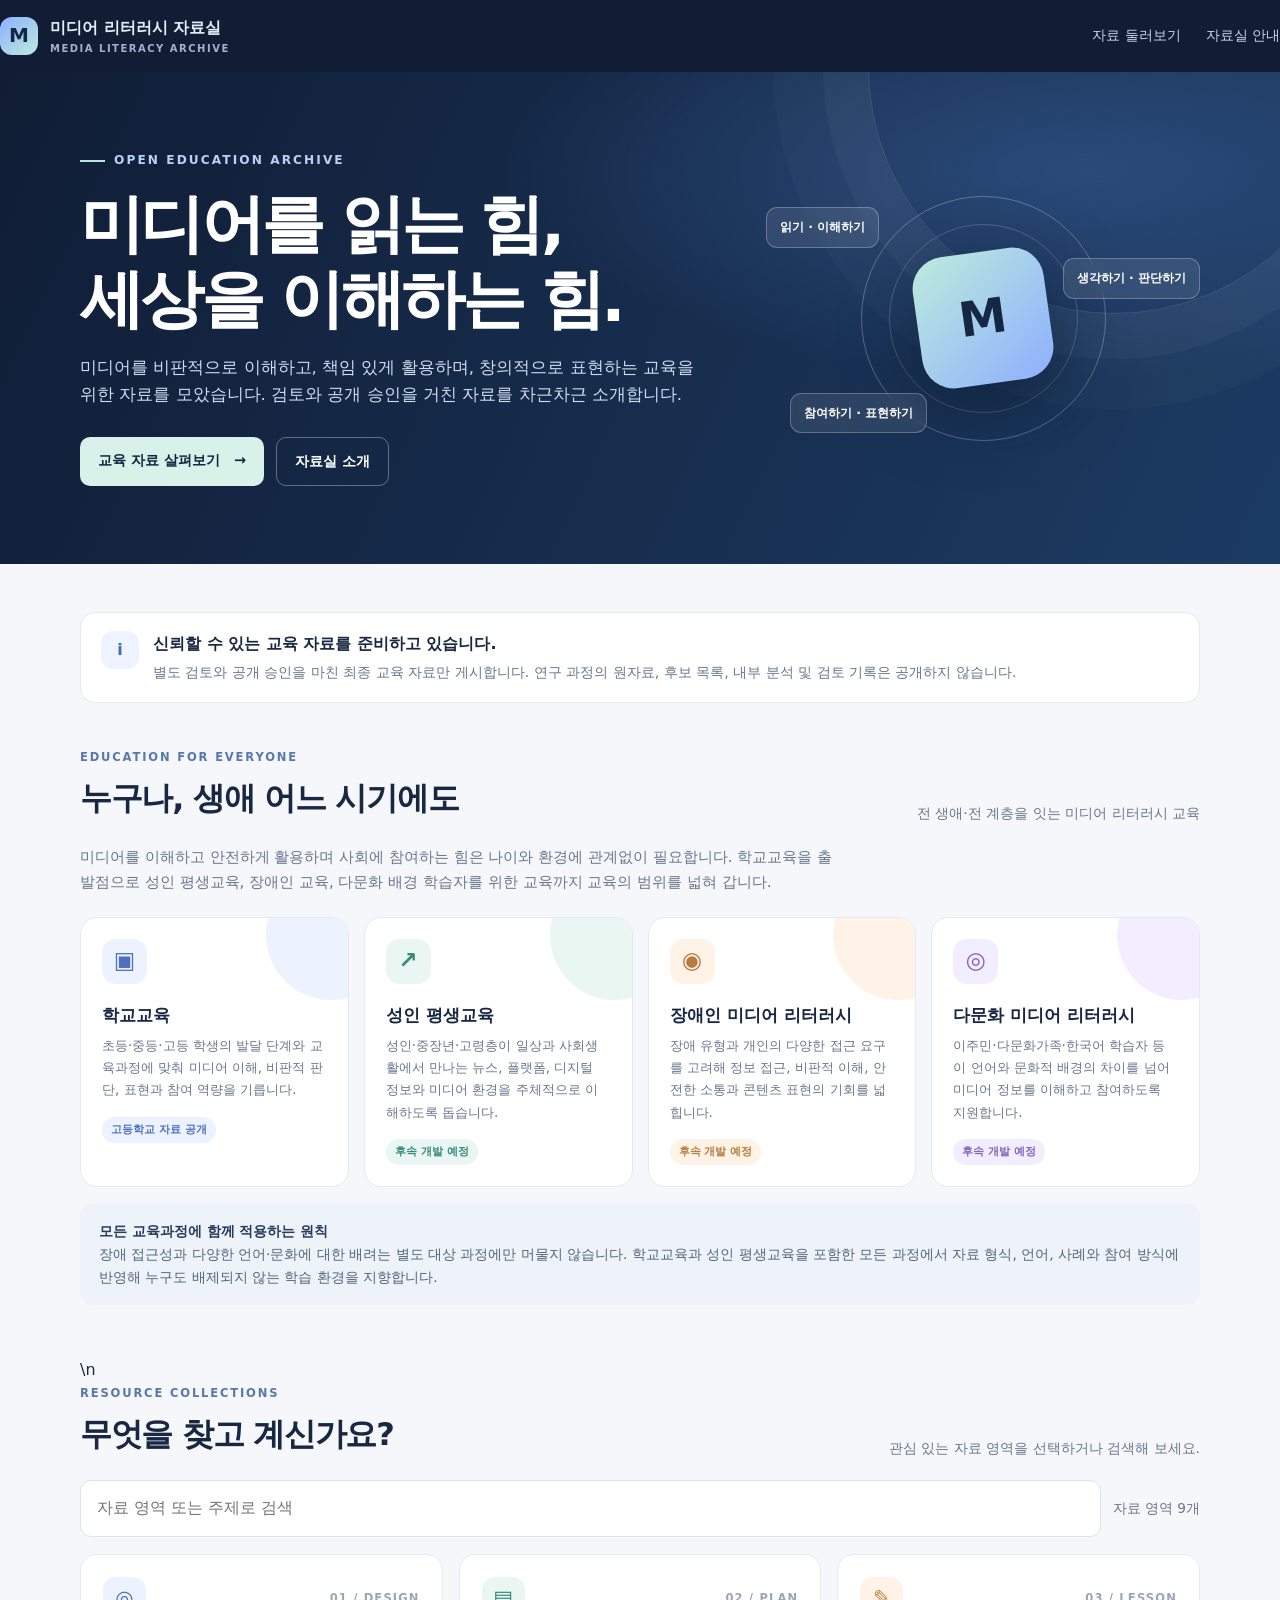
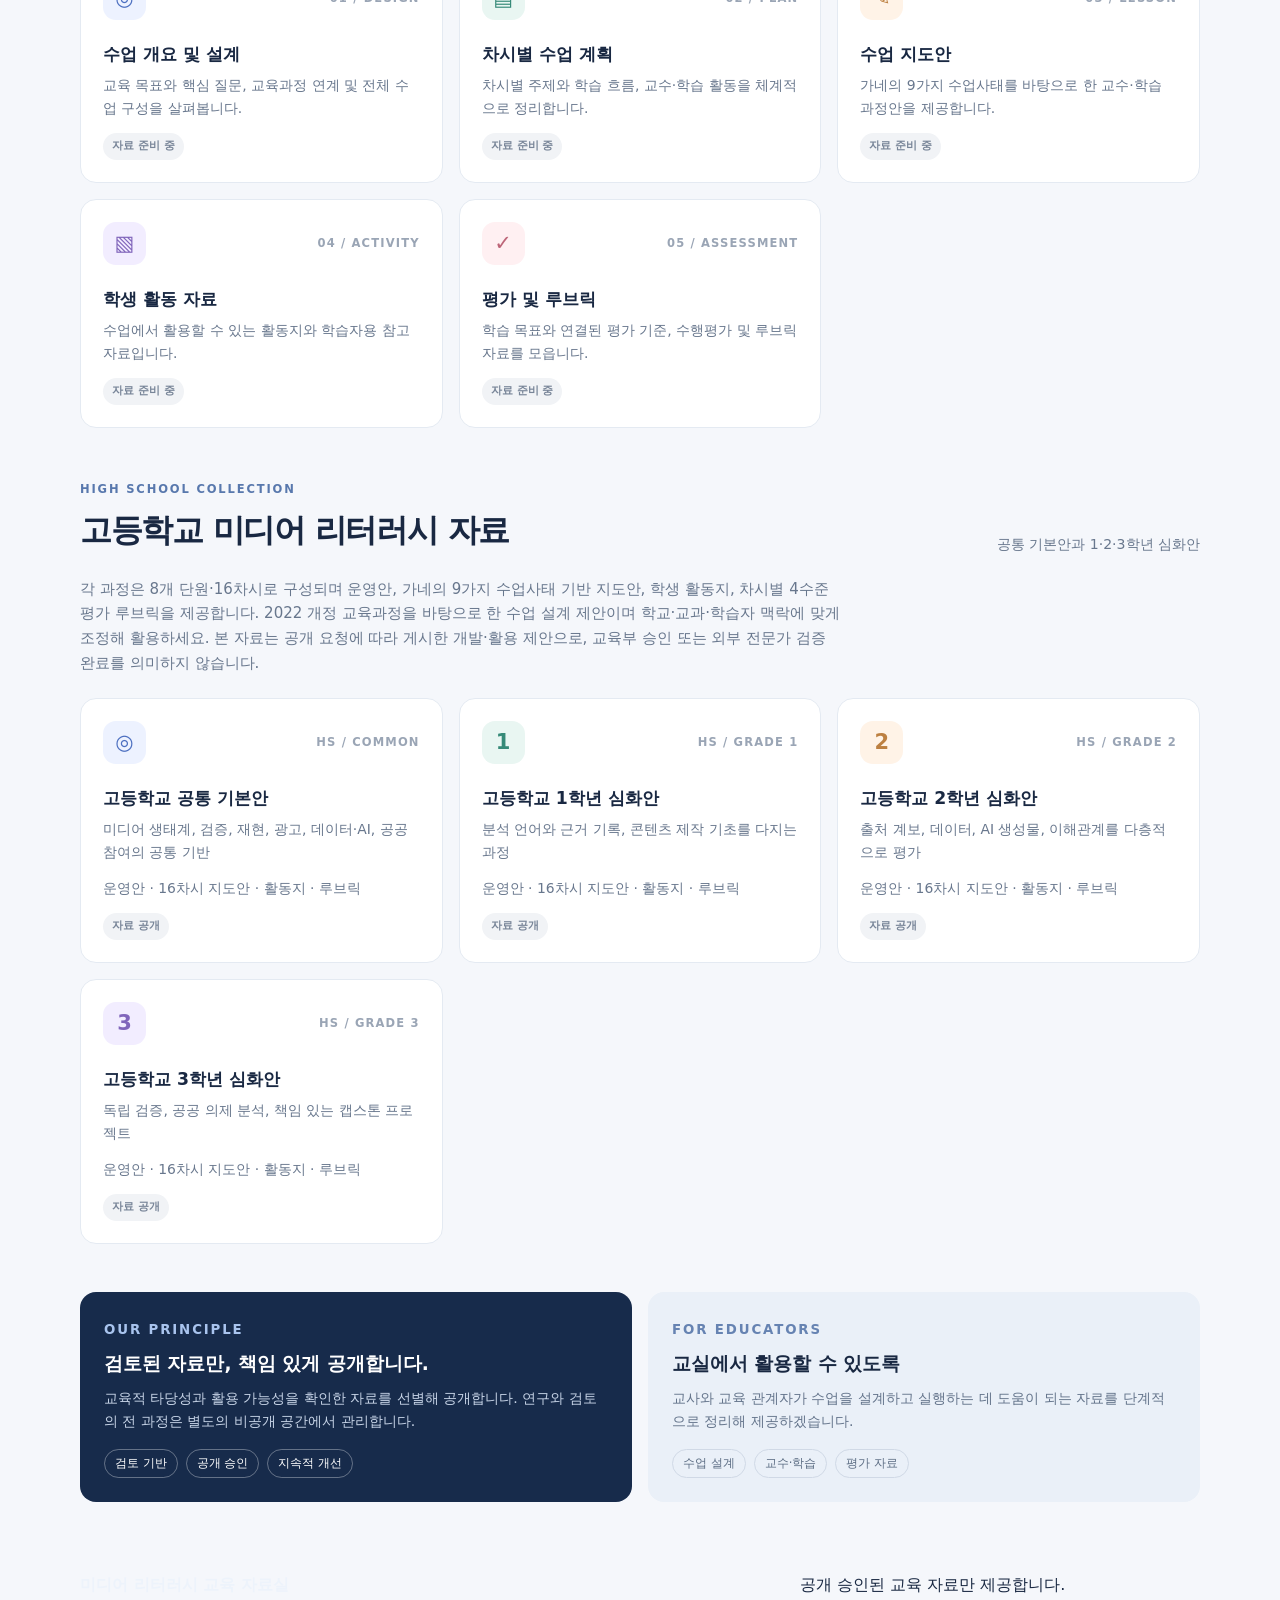
==== index.html @ 88fe535c "Clarify status of published high school curriculum proposals" ====
<!doctype html>
<html lang="ko"><head><meta charset="utf-8"><meta name="viewport" content="width=device-width,initial-scale=1"><meta name="theme-color" content="#101d35"><meta name="description" content="검토와 공개 승인을 거친 미디어 리터러시 교육 자료 아카이브"><title>미디어 리터러시 교육 자료실</title>
<style>
:root{--navy:#101d35;--ink:#192842;--muted:#68778d;--line:#e4eaf2;--paper:#f5f7fb;--blue:#557be0;--mint:#b9e8d9}*{box-sizing:border-box}html{scroll-behavior:smooth}body{margin:0;background:var(--paper);color:var(--ink);font-family:system-ui,-apple-system,"Noto Sans KR",sans-serif;line-height:1.65}a{color:inherit;text-decoration:none}.wrap{width:min(1120px,calc(100% - 40px));margin:auto}
nav{height:72px;background:var(--navy);color:#e6edf8;display:flex;align-items:center;justify-content:space-between}.brand{display:flex;gap:12px;align-items:center;font-weight:750}.logo{width:38px;height:38px;border-radius:12px;background:linear-gradient(140deg,#8eafff,#bcebdc);display:grid;place-items:center;color:#142744;font-size:20px;font-weight:900}.brand small{display:block;font-size:10px;letter-spacing:.15em;color:#9eb2d0}.navlinks{display:flex;gap:25px;font-size:.88rem;color:#c7d4e8}
.hero{position:relative;overflow:hidden;color:white;background:radial-gradient(ellipse at 85% 20%,#2b4a79,transparent 38%),linear-gradient(115deg,#101d35,#1c3b63);padding:78px 0}.hero:after{content:"";position:absolute;width:490px;height:490px;border:1px solid #ffffff20;border-radius:50%;right:-80px;top:-250px;box-shadow:0 0 0 45px #ffffff08,0 0 0 95px #ffffff05}.hero-inner{position:relative;z-index:1;display:grid;grid-template-columns:1.2fr .8fr;align-items:center;gap:35px}.eyebrow{color:#b9d0f4;font-size:.76rem;font-weight:800;letter-spacing:.17em}.eyebrow:before{content:"";display:inline-block;width:25px;height:2px;background:var(--mint);vertical-align:middle;margin-right:9px}h1{font-size:clamp(2.6rem,5vw,4.2rem);line-height:1.17;letter-spacing:-.055em;margin:17px 0}.hero p{max-width:620px;color:#d0dced;font-size:1.04rem;margin:0}.actions{display:flex;gap:12px;flex-wrap:wrap;margin-top:28px}.btn{padding:12px 18px;border-radius:10px;font-size:.9rem;font-weight:750}.primary{background:#d9f2e9;color:#142842}.secondary{border:1px solid #ffffff55;color:white}.art{height:270px;position:relative;display:grid;place-items:center}.orbit{width:245px;height:245px;border:1px solid #ffffff45;border-radius:50%;position:absolute}.orbit:before,.orbit:after{content:"";position:absolute;inset:27px;border:1px solid #ffffff30;border-radius:50%}.orbit:after{inset:58px}.core{width:132px;height:132px;border-radius:32px;transform:rotate(-8deg);background:linear-gradient(140deg,#bcebdc,#8eafff);display:grid;place-items:center;color:#142743;font-size:48px;font-weight:900;box-shadow:0 22px 70px #07132680}.float{position:absolute;background:#ffffff18;border:1px solid #ffffff40;backdrop-filter:blur(8px);padding:9px 13px;border-radius:11px;font-size:.78rem;font-weight:700}.f1{top:24px;left:0}.f2{top:75px;right:0}.f3{bottom:20px;left:24px}
main{padding:48px 0 70px}.notice{display:flex;gap:14px;background:white;border:1px solid var(--line);border-radius:15px;padding:18px 20px;margin-bottom:45px}.notice-icon{flex:0 0 38px;height:38px;border-radius:12px;background:#edf3ff;color:#4269b3;display:grid;place-items:center;font-weight:900}.notice strong{display:block;margin-bottom:3px}.notice p{margin:0;color:var(--muted);font-size:.88rem}.heading{display:flex;justify-content:space-between;align-items:end;gap:15px;margin-bottom:20px}.kicker{font-size:.72rem;color:#5878ad;font-weight:850;letter-spacing:.16em}.heading h2{margin:5px 0 0;font-size:2rem;letter-spacing:-.04em}.heading p{margin:0;color:var(--muted);font-size:.88rem}.tools{display:flex;align-items:center;gap:12px;margin-bottom:17px}.search{flex:1;padding:14px 16px;border:1px solid #dce3ed;border-radius:11px;background:white;font:inherit;outline:none}.search:focus{border-color:#83a4e9;box-shadow:0 0 0 3px #557be01c}.count{font-size:.85rem;color:var(--muted);white-space:nowrap}.grid{display:grid;grid-template-columns:repeat(3,1fr);gap:16px}.card{background:white;border:1px solid var(--line);border-radius:16px;padding:22px;min-height:195px;transition:.2s}.card:hover{transform:translateY(-4px);box-shadow:0 15px 32px #20385d12;border-color:#c7d5ee}.card[hidden]{display:none}.cardtop{display:flex;justify-content:space-between;align-items:center;margin-bottom:20px}.ico{width:43px;height:43px;border-radius:13px;display:grid;place-items:center;font-size:21px;font-weight:800;background:#edf2ff;color:#4c6fc0}.c2 .ico{background:#e9f6f2;color:#368a78}.c3 .ico{background:#fff3e7;color:#bd8041}.c4 .ico{background:#f2edff;color:#8065bb}.c5 .ico{background:#fff0f2;color:#bd6578}.num{font-size:.72rem;color:#9aa5b5;font-weight:800;letter-spacing:.1em}.card h3{font-size:1.08rem;margin:0 0 6px}.card p{margin:0;color:var(--muted);font-size:.87rem}.status{display:inline-block;margin-top:13px;padding:4px 9px;border-radius:99px;background:#f1f3f6;color:#788598;font-size:.7rem;font-weight:750}.empty{padding:25px;text-align:center;background:white;border:1px dashed #cbd5e1;border-radius:14px;color:var(--muted)}.lower{display:grid;grid-template-columns:1fr 1fr;gap:16px;margin-top:48px}.panel{padding:24px;border-radius:16px;background:#eaf0f8}.panel.dark{background:#172b4b;color:white}.panel small{font-weight:850;letter-spacing:.14em;color:#6683b2}.panel.dark small{color:#a9c4ee}.panel h3{margin:7px 0;font-size:1.16rem}.panel p{margin:0;color:#64748b;font-size:.88rem}.panel.dark p{color:#c7d4e7}.tags{display:flex;gap:8px;flex-wrap:wrap;margin-top:16px}.tags span{font-size:.72rem;padding:4px 10px;border:1px solid #ffffff55;border-radius:99px}.panel:not(.dark) .tags span{border-color:#d0d9e6;color:#5c6d84}
.audience{margin:0 0 52px}.audience-intro{max-width:760px;color:var(--muted);font-size:.94rem;margin:9px 0 22px}.audience-grid{display:grid;grid-template-columns:repeat(4,1fr);gap:15px}.audience-card{position:relative;overflow:hidden;min-height:230px;padding:21px;border-radius:17px;background:white;border:1px solid var(--line)}.audience-card:before{content:"";position:absolute;width:130px;height:130px;border-radius:50%;right:-48px;top:-48px;background:var(--wash)}.audience-card .aud-icon{position:relative;width:45px;height:45px;display:grid;place-items:center;border-radius:14px;background:var(--wash);color:var(--accent);font-size:23px;font-weight:800}.audience-card h3{position:relative;margin:17px 0 6px;font-size:1.08rem}.audience-card p{position:relative;margin:0;color:var(--muted);font-size:.84rem;line-height:1.65}.audience-card .status{position:relative;background:var(--wash);color:var(--accent);margin-top:15px}.a-school{--wash:#edf2ff;--accent:#4e70bd}.a-life{--wash:#e9f6f2;--accent:#368a78}.a-access{--wash:#fff3e7;--accent:#b77b3d}.a-culture{--wash:#f2edff;--accent:#8065bb}.crossnote{margin-top:16px;padding:17px 19px;border-radius:13px;background:#eef3f9;color:#53657d;font-size:.86rem}.crossnote strong{color:#233b5d}@media(max-width:900px){.audience-grid{grid-template-columns:repeat(2,1fr)}}@media(max-width:480px){.audience-grid{grid-template-columns:1fr}.audience-card{min-height:190px}}\nfooter{background:#101d35;color:#aebbd0;padding:25px 0;font-size:.82rem}.foot{display:flex;justify-content:space-between;gap:15px}.foot strong{color:#edf3fb}.foot small{display:block;color:#8192ad}
@media(max-width:760px){.hero{padding:55px 0}.hero-inner{grid-template-columns:1fr;gap:5px}.art{height:220px;max-width:370px;width:100%;margin:auto}.orbit{width:205px;height:205px}.core{width:112px;height:112px;font-size:40px}.f1{top:8px}.f2{top:55px}.f3{bottom:8px}.grid{grid-template-columns:repeat(2,1fr)}.lower{grid-template-columns:1fr}.heading{display:block}.heading p{margin-top:5px}}
@media(max-width:480px){.wrap{width:calc(100% - 32px)}.navlinks{gap:12px;font-size:.76rem}.navlinks a:first-child{display:none}nav{height:64px}h1{font-size:2.55rem}.grid{grid-template-columns:1fr}.card{min-height:170px}.tools{align-items:stretch;flex-direction:column}.count{padding-left:2px}.foot{flex-direction:column}}
</style></head><body>
<nav><div class="wrap" style="display:flex;align-items:center;justify-content:space-between;width:100%"><a class="brand" href="#"><span class="logo">M</span><span>미디어 리터러시 자료실<small>MEDIA LITERACY ARCHIVE</small></span></a><div class="navlinks"><a href="#collections">자료 둘러보기</a><a href="#about">자료실 안내</a></div></div></nav>
<section class="hero"><div class="wrap hero-inner"><div><div class="eyebrow">OPEN EDUCATION ARCHIVE</div><h1>미디어를 읽는 힘,<br>세상을 이해하는 힘.</h1><p>미디어를 비판적으로 이해하고, 책임 있게 활용하며, 창의적으로 표현하는 교육을 위한 자료를 모았습니다. 검토와 공개 승인을 거친 자료를 차근차근 소개합니다.</p><div class="actions"><a class="btn primary" href="#collections">교육 자료 살펴보기　→</a><a class="btn secondary" href="#about">자료실 소개</a></div></div><div class="art" aria-hidden="true"><div class="orbit"></div><div class="core">M</div><div class="float f1">읽기 · 이해하기</div><div class="float f2">생각하기 · 판단하기</div><div class="float f3">참여하기 · 표현하기</div></div></div></section>
<main><div class="wrap"><section class="notice"><div class="notice-icon">i</div><div><strong>신뢰할 수 있는 교육 자료를 준비하고 있습니다.</strong><p>별도 검토와 공개 승인을 마친 최종 교육 자료만 게시합니다. 연구 과정의 원자료, 후보 목록, 내부 분석 및 검토 기록은 공개하지 않습니다.</p></div></section>
<section class="audience" id="audiences"><div class="heading"><div><div class="kicker">EDUCATION FOR EVERYONE</div><h2>누구나, 생애 어느 시기에도</h2></div><p>전 생애·전 계층을 잇는 미디어 리터러시 교육</p></div><p class="audience-intro">미디어를 이해하고 안전하게 활용하며 사회에 참여하는 힘은 나이와 환경에 관계없이 필요합니다. 학교교육을 출발점으로 성인 평생교육, 장애인 교육, 다문화 배경 학습자를 위한 교육까지 교육의 범위를 넓혀 갑니다.</p><div class="audience-grid"><article class="audience-card a-school"><div class="aud-icon">▣</div><h3>학교교육</h3><p>초등·중등·고등 학생의 발달 단계와 교육과정에 맞춰 미디어 이해, 비판적 판단, 표현과 참여 역량을 기릅니다.</p><span class="status">고등학교 자료 공개</span></article><article class="audience-card a-life"><div class="aud-icon">↗</div><h3>성인 평생교육</h3><p>성인·중장년·고령층이 일상과 사회생활에서 만나는 뉴스, 플랫폼, 디지털 정보와 미디어 환경을 주체적으로 이해하도록 돕습니다.</p><span class="status">후속 개발 예정</span></article><article class="audience-card a-access"><div class="aud-icon">◉</div><h3>장애인 미디어 리터러시</h3><p>장애 유형과 개인의 다양한 접근 요구를 고려해 정보 접근, 비판적 이해, 안전한 소통과 콘텐츠 표현의 기회를 넓힙니다.</p><span class="status">후속 개발 예정</span></article><article class="audience-card a-culture"><div class="aud-icon">◎</div><h3>다문화 미디어 리터러시</h3><p>이주민·다문화가족·한국어 학습자 등이 언어와 문화적 배경의 차이를 넘어 미디어 정보를 이해하고 참여하도록 지원합니다.</p><span class="status">후속 개발 예정</span></article></div><div class="crossnote"><strong>모든 교육과정에 함께 적용하는 원칙</strong><br>장애 접근성과 다양한 언어·문화에 대한 배려는 별도 대상 과정에만 머물지 않습니다. 학교교육과 성인 평생교육을 포함한 모든 과정에서 자료 형식, 언어, 사례와 참여 방식에 반영해 누구도 배제되지 않는 학습 환경을 지향합니다.</div></section>\n<section id="collections"><div class="heading"><div><div class="kicker">RESOURCE COLLECTIONS</div><h2>무엇을 찾고 계신가요?</h2></div><p>관심 있는 자료 영역을 선택하거나 검색해 보세요.</p></div><div class="tools"><input class="search" id="search" type="search" placeholder="자료 영역 또는 주제로 검색" aria-label="자료 영역 검색"><span class="count" id="count">자료 영역 5개</span></div>
<div class="grid" id="cards">
<article class="card c1" data-search="수업 개요 수업 목표 교육과정 수업 설계"><div class="cardtop"><span class="ico">◎</span><span class="num">01 / DESIGN</span></div><h3>수업 개요 및 설계</h3><p>교육 목표와 핵심 질문, 교육과정 연계 및 전체 수업 구성을 살펴봅니다.</p><span class="status">자료 준비 중</span></article>
<article class="card c2" data-search="차시별 수업 계획 차시 운영 학습 활동"><div class="cardtop"><span class="ico">▤</span><span class="num">02 / PLAN</span></div><h3>차시별 수업 계획</h3><p>차시별 주제와 학습 흐름, 교수·학습 활동을 체계적으로 정리합니다.</p><span class="status">자료 준비 중</span></article>
<article class="card c3" data-search="수업 지도안 가네 9가지 수업사태 교수 학습 과정안"><div class="cardtop"><span class="ico">✎</span><span class="num">03 / LESSON</span></div><h3>수업 지도안</h3><p>가네의 9가지 수업사태를 바탕으로 한 교수·학습 과정안을 제공합니다.</p><span class="status">자료 준비 중</span></article>
<article class="card c4" data-search="학생 활동 자료 활동지 학습지 프로젝트"><div class="cardtop"><span class="ico">▧</span><span class="num">04 / ACTIVITY</span></div><h3>학생 활동 자료</h3><p>수업에서 활용할 수 있는 활동지와 학습자용 참고 자료입니다.</p><span class="status">자료 준비 중</span></article>
<article class="card c5" data-search="평가 루브릭 성취기준 평가 자료"><div class="cardtop"><span class="ico">✓</span><span class="num">05 / ASSESSMENT</span></div><h3>평가 및 루브릭</h3><p>학습 목표와 연결된 평가 기준, 수행평가 및 루브릭 자료를 모읍니다.</p><span class="status">자료 준비 중</span></article></div><p id="no-result" class="empty" hidden>검색어와 일치하는 자료 영역이 없습니다.</p></section>
<section id="high-school-resources" style="margin-top:52px"><div class="heading"><div><div class="kicker">HIGH SCHOOL COLLECTION</div><h2>고등학교 미디어 리터러시 자료</h2></div><p>공통 기본안과 1·2·3학년 심화안</p></div><p class="audience-intro">각 과정은 8개 단원·16차시로 구성되며 운영안, 가네의 9가지 수업사태 기반 지도안, 학생 활동지, 차시별 4수준 평가 루브릭을 제공합니다. 2022 개정 교육과정을 바탕으로 한 수업 설계 제안이며 학교·교과·학습자 맥락에 맞게 조정해 활용하세요. 본 자료는 공개 요청에 따라 게시한 개발·활용 제안으로, 교육부 승인 또는 외부 전문가 검증 완료를 의미하지 않습니다.</p><div class="grid">
<article class="card c1"><div class="cardtop"><span class="ico">◎</span><span class="num">HS / COMMON</span></div><h3>고등학교 공통 기본안</h3><p>미디어 생태계, 검증, 재현, 광고, 데이터·AI, 공공 참여의 공통 기반</p><p style="margin-top:13px"><a href="resources/high-school/high_school_common_course_plan.md">운영안</a> · <a href="resources/high-school/high_school_common_lesson_plans.md">16차시 지도안</a> · <a href="resources/high-school/high_school_common_worksheets.md">활동지</a> · <a href="resources/high-school/high_school_common_rubrics.md">루브릭</a></p><span class="status">자료 공개</span></article>
<article class="card c2"><div class="cardtop"><span class="ico">1</span><span class="num">HS / GRADE 1</span></div><h3>고등학교 1학년 심화안</h3><p>분석 언어와 근거 기록, 콘텐츠 제작 기초를 다지는 과정</p><p style="margin-top:13px"><a href="resources/high-school/high_school_grade1_course_plan.md">운영안</a> · <a href="resources/high-school/high_school_grade1_lesson_plans.md">16차시 지도안</a> · <a href="resources/high-school/high_school_grade1_worksheets.md">활동지</a> · <a href="resources/high-school/high_school_grade1_rubrics.md">루브릭</a></p><span class="status">자료 공개</span></article>
<article class="card c3"><div class="cardtop"><span class="ico">2</span><span class="num">HS / GRADE 2</span></div><h3>고등학교 2학년 심화안</h3><p>출처 계보, 데이터, AI 생성물, 이해관계를 다층적으로 평가</p><p style="margin-top:13px"><a href="resources/high-school/high_school_grade2_course_plan.md">운영안</a> · <a href="resources/high-school/high_school_grade2_lesson_plans.md">16차시 지도안</a> · <a href="resources/high-school/high_school_grade2_worksheets.md">활동지</a> · <a href="resources/high-school/high_school_grade2_rubrics.md">루브릭</a></p><span class="status">자료 공개</span></article>
<article class="card c4"><div class="cardtop"><span class="ico">3</span><span class="num">HS / GRADE 3</span></div><h3>고등학교 3학년 심화안</h3><p>독립 검증, 공공 의제 분석, 책임 있는 캡스톤 프로젝트</p><p style="margin-top:13px"><a href="resources/high-school/high_school_grade3_course_plan.md">운영안</a> · <a href="resources/high-school/high_school_grade3_lesson_plans.md">16차시 지도안</a> · <a href="resources/high-school/high_school_grade3_worksheets.md">활동지</a> · <a href="resources/high-school/high_school_grade3_rubrics.md">루브릭</a></p><span class="status">자료 공개</span></article>
</div></section>
<section class="lower" id="about"><div class="panel dark"><small>OUR PRINCIPLE</small><h3>검토된 자료만, 책임 있게 공개합니다.</h3><p>교육적 타당성과 활용 가능성을 확인한 자료를 선별해 공개합니다. 연구와 검토의 전 과정은 별도의 비공개 공간에서 관리합니다.</p><div class="tags"><span>검토 기반</span><span>공개 승인</span><span>지속적 개선</span></div></div><div class="panel"><small>FOR EDUCATORS</small><h3>교실에서 활용할 수 있도록</h3><p>교사와 교육 관계자가 수업을 설계하고 실행하는 데 도움이 되는 자료를 단계적으로 정리해 제공하겠습니다.</p><div class="tags"><span>수업 설계</span><span>교수·학습</span><span>평가 자료</span></div></div></section></div></main>
<footer><div class="wrap foot"><div><strong>미디어 리터러시 교육 자료실</strong><small>MEDIA LITERACY EDUCATION RESOURCE ARCHIVE</small></div><div><div>공개 승인된 교육 자료만 제공합니다.</div><small style="margin-top:9px">제안자: dangsclub　|　기획·설계 및 구현 지원: ChatGPT (GPT-6)</small></div></div></footer>
<script>const search=document.getElementById('search'),cards=[...document.querySelectorAll('.card')],count=document.getElementById('count'),empty=document.getElementById('no-result');function filter(){const q=search.value.trim().toLocaleLowerCase();let n=0;for(const card of cards){const show=(card.dataset.search+' '+card.innerText).toLocaleLowerCase().includes(q);card.hidden=!show;if(show)n++}count.textContent='자료 영역 '+n+'개';empty.hidden=n!==0}search.addEventListener('input',filter);filter();</script>
</body></html>
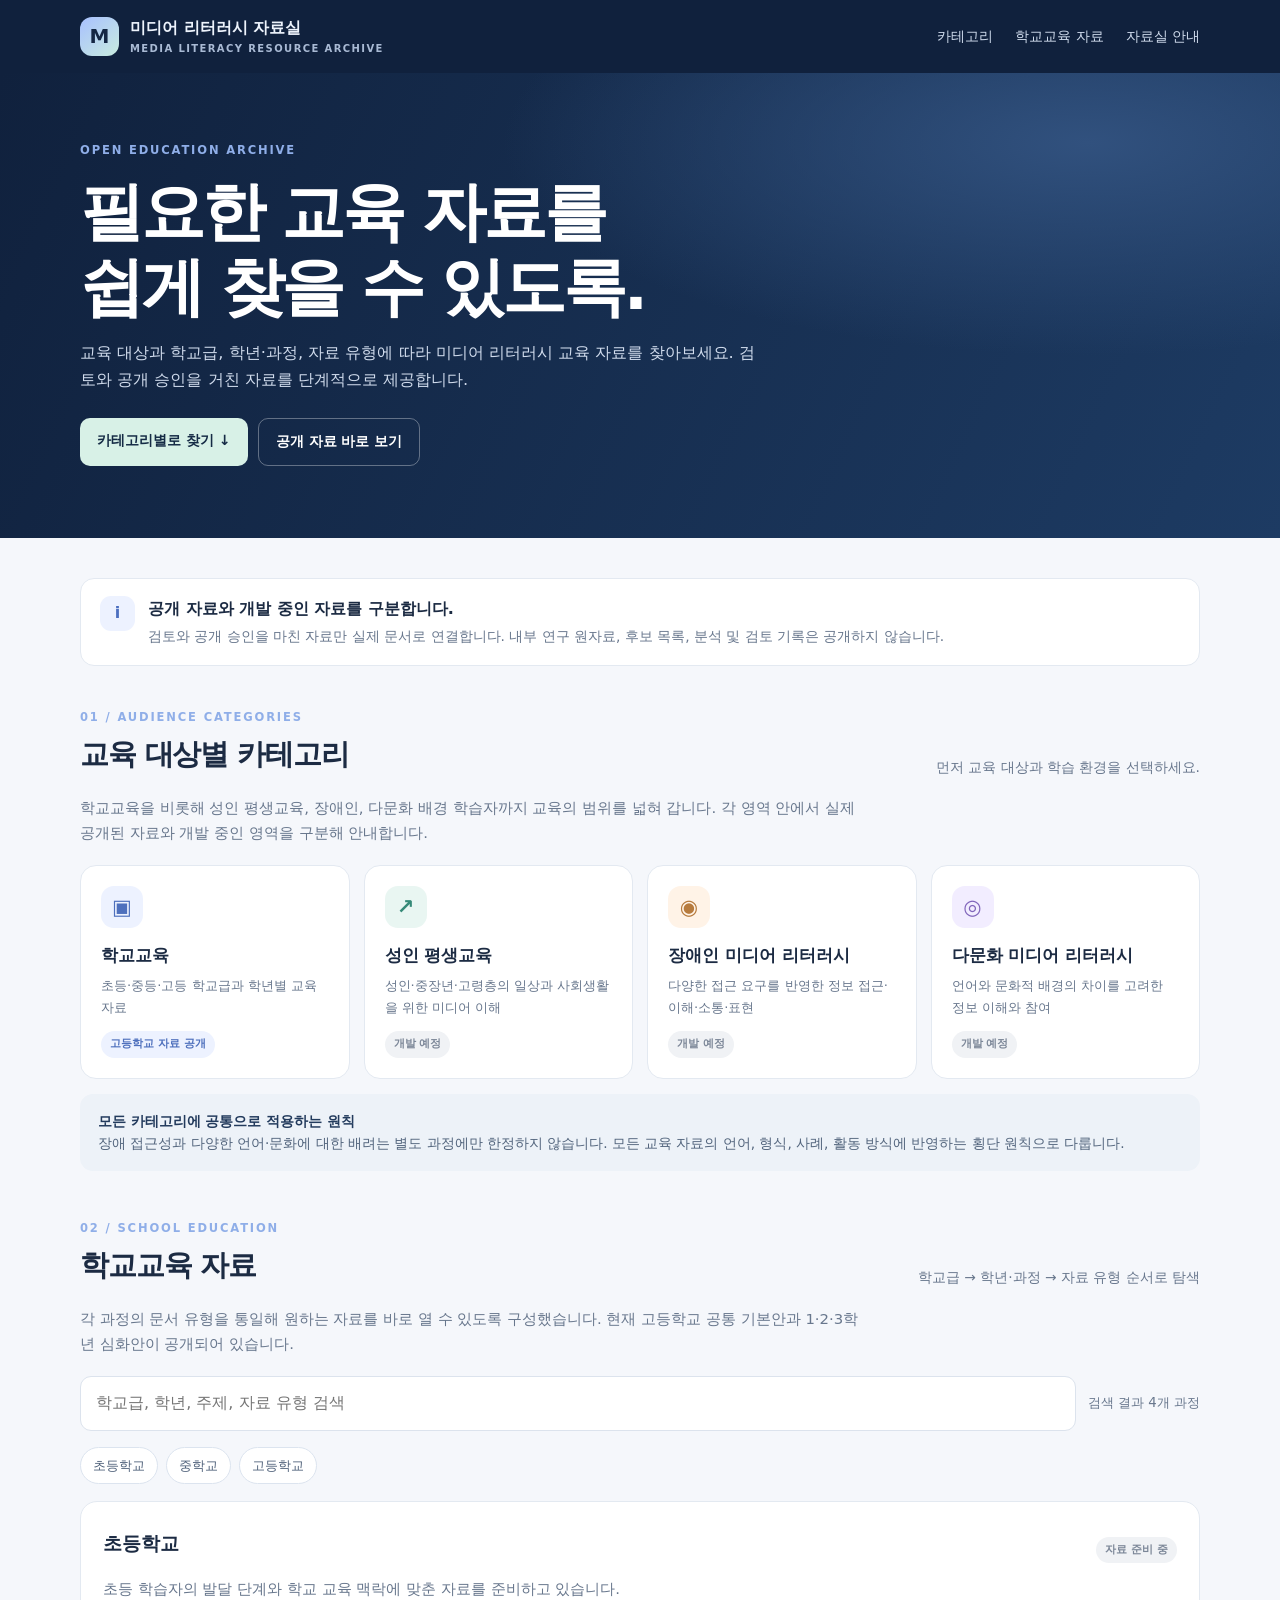
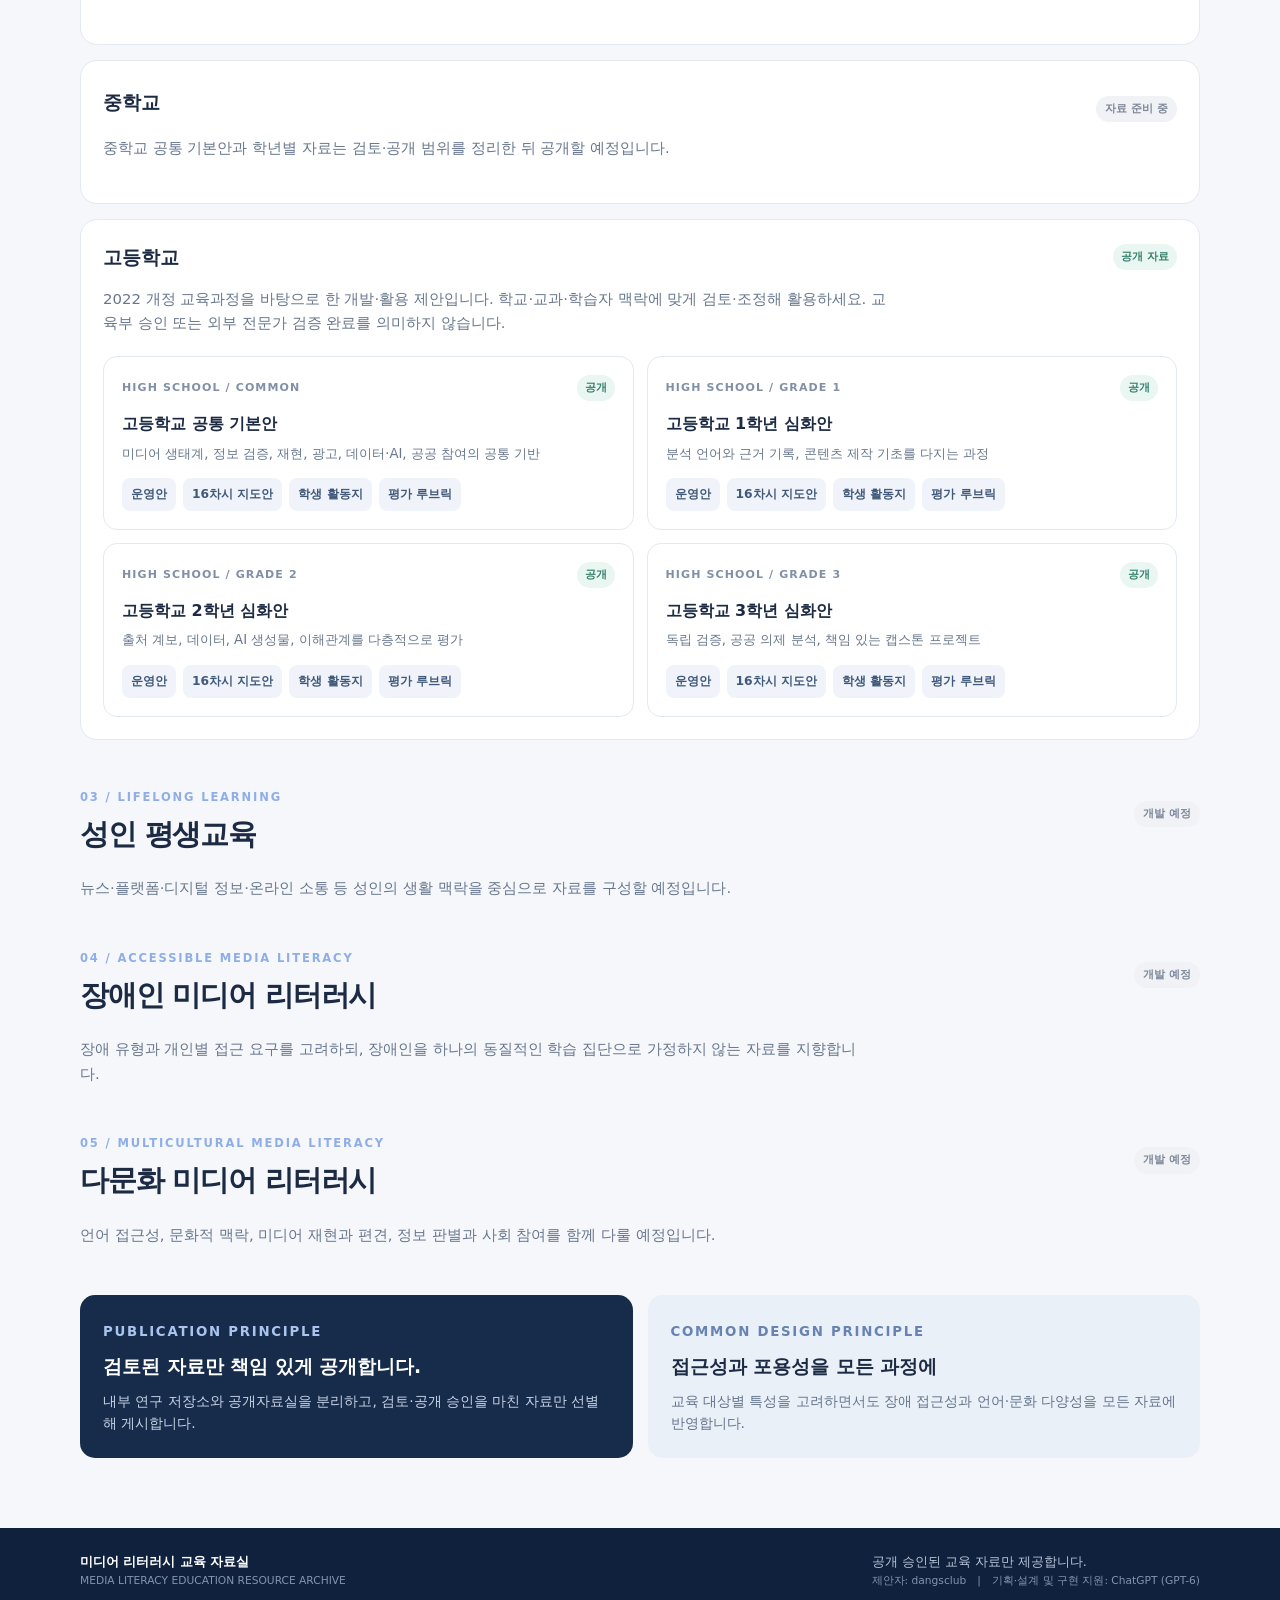
==== commit 66beaa01: "Reorganize public archive into audience and school-level categories" ====
--- a/index.html
+++ b/index.html
@@ -1,31 +1,64 @@
 <!doctype html>
-<html lang="ko"><head><meta charset="utf-8"><meta name="viewport" content="width=device-width,initial-scale=1"><meta name="theme-color" content="#101d35"><meta name="description" content="검토와 공개 승인을 거친 미디어 리터러시 교육 자료 아카이브"><title>미디어 리터러시 교육 자료실</title>
+<html lang="ko">
+<head>
+<meta charset="utf-8"><meta name="viewport" content="width=device-width,initial-scale=1">
+<meta name="theme-color" content="#101d35">
+<meta name="description" content="교육 대상과 학교급, 자료 유형별로 찾아보는 미디어 리터러시 교육 자료실">
+<title>미디어 리터러시 교육 자료실</title>
 <style>
-:root{--navy:#101d35;--ink:#192842;--muted:#68778d;--line:#e4eaf2;--paper:#f5f7fb;--blue:#557be0;--mint:#b9e8d9}*{box-sizing:border-box}html{scroll-behavior:smooth}body{margin:0;background:var(--paper);color:var(--ink);font-family:system-ui,-apple-system,"Noto Sans KR",sans-serif;line-height:1.65}a{color:inherit;text-decoration:none}.wrap{width:min(1120px,calc(100% - 40px));margin:auto}
-nav{height:72px;background:var(--navy);color:#e6edf8;display:flex;align-items:center;justify-content:space-between}.brand{display:flex;gap:12px;align-items:center;font-weight:750}.logo{width:38px;height:38px;border-radius:12px;background:linear-gradient(140deg,#8eafff,#bcebdc);display:grid;place-items:center;color:#142744;font-size:20px;font-weight:900}.brand small{display:block;font-size:10px;letter-spacing:.15em;color:#9eb2d0}.navlinks{display:flex;gap:25px;font-size:.88rem;color:#c7d4e8}
-.hero{position:relative;overflow:hidden;color:white;background:radial-gradient(ellipse at 85% 20%,#2b4a79,transparent 38%),linear-gradient(115deg,#101d35,#1c3b63);padding:78px 0}.hero:after{content:"";position:absolute;width:490px;height:490px;border:1px solid #ffffff20;border-radius:50%;right:-80px;top:-250px;box-shadow:0 0 0 45px #ffffff08,0 0 0 95px #ffffff05}.hero-inner{position:relative;z-index:1;display:grid;grid-template-columns:1.2fr .8fr;align-items:center;gap:35px}.eyebrow{color:#b9d0f4;font-size:.76rem;font-weight:800;letter-spacing:.17em}.eyebrow:before{content:"";display:inline-block;width:25px;height:2px;background:var(--mint);vertical-align:middle;margin-right:9px}h1{font-size:clamp(2.6rem,5vw,4.2rem);line-height:1.17;letter-spacing:-.055em;margin:17px 0}.hero p{max-width:620px;color:#d0dced;font-size:1.04rem;margin:0}.actions{display:flex;gap:12px;flex-wrap:wrap;margin-top:28px}.btn{padding:12px 18px;border-radius:10px;font-size:.9rem;font-weight:750}.primary{background:#d9f2e9;color:#142842}.secondary{border:1px solid #ffffff55;color:white}.art{height:270px;position:relative;display:grid;place-items:center}.orbit{width:245px;height:245px;border:1px solid #ffffff45;border-radius:50%;position:absolute}.orbit:before,.orbit:after{content:"";position:absolute;inset:27px;border:1px solid #ffffff30;border-radius:50%}.orbit:after{inset:58px}.core{width:132px;height:132px;border-radius:32px;transform:rotate(-8deg);background:linear-gradient(140deg,#bcebdc,#8eafff);display:grid;place-items:center;color:#142743;font-size:48px;font-weight:900;box-shadow:0 22px 70px #07132680}.float{position:absolute;background:#ffffff18;border:1px solid #ffffff40;backdrop-filter:blur(8px);padding:9px 13px;border-radius:11px;font-size:.78rem;font-weight:700}.f1{top:24px;left:0}.f2{top:75px;right:0}.f3{bottom:20px;left:24px}
-main{padding:48px 0 70px}.notice{display:flex;gap:14px;background:white;border:1px solid var(--line);border-radius:15px;padding:18px 20px;margin-bottom:45px}.notice-icon{flex:0 0 38px;height:38px;border-radius:12px;background:#edf3ff;color:#4269b3;display:grid;place-items:center;font-weight:900}.notice strong{display:block;margin-bottom:3px}.notice p{margin:0;color:var(--muted);font-size:.88rem}.heading{display:flex;justify-content:space-between;align-items:end;gap:15px;margin-bottom:20px}.kicker{font-size:.72rem;color:#5878ad;font-weight:850;letter-spacing:.16em}.heading h2{margin:5px 0 0;font-size:2rem;letter-spacing:-.04em}.heading p{margin:0;color:var(--muted);font-size:.88rem}.tools{display:flex;align-items:center;gap:12px;margin-bottom:17px}.search{flex:1;padding:14px 16px;border:1px solid #dce3ed;border-radius:11px;background:white;font:inherit;outline:none}.search:focus{border-color:#83a4e9;box-shadow:0 0 0 3px #557be01c}.count{font-size:.85rem;color:var(--muted);white-space:nowrap}.grid{display:grid;grid-template-columns:repeat(3,1fr);gap:16px}.card{background:white;border:1px solid var(--line);border-radius:16px;padding:22px;min-height:195px;transition:.2s}.card:hover{transform:translateY(-4px);box-shadow:0 15px 32px #20385d12;border-color:#c7d5ee}.card[hidden]{display:none}.cardtop{display:flex;justify-content:space-between;align-items:center;margin-bottom:20px}.ico{width:43px;height:43px;border-radius:13px;display:grid;place-items:center;font-size:21px;font-weight:800;background:#edf2ff;color:#4c6fc0}.c2 .ico{background:#e9f6f2;color:#368a78}.c3 .ico{background:#fff3e7;color:#bd8041}.c4 .ico{background:#f2edff;color:#8065bb}.c5 .ico{background:#fff0f2;color:#bd6578}.num{font-size:.72rem;color:#9aa5b5;font-weight:800;letter-spacing:.1em}.card h3{font-size:1.08rem;margin:0 0 6px}.card p{margin:0;color:var(--muted);font-size:.87rem}.status{display:inline-block;margin-top:13px;padding:4px 9px;border-radius:99px;background:#f1f3f6;color:#788598;font-size:.7rem;font-weight:750}.empty{padding:25px;text-align:center;background:white;border:1px dashed #cbd5e1;border-radius:14px;color:var(--muted)}.lower{display:grid;grid-template-columns:1fr 1fr;gap:16px;margin-top:48px}.panel{padding:24px;border-radius:16px;background:#eaf0f8}.panel.dark{background:#172b4b;color:white}.panel small{font-weight:850;letter-spacing:.14em;color:#6683b2}.panel.dark small{color:#a9c4ee}.panel h3{margin:7px 0;font-size:1.16rem}.panel p{margin:0;color:#64748b;font-size:.88rem}.panel.dark p{color:#c7d4e7}.tags{display:flex;gap:8px;flex-wrap:wrap;margin-top:16px}.tags span{font-size:.72rem;padding:4px 10px;border:1px solid #ffffff55;border-radius:99px}.panel:not(.dark) .tags span{border-color:#d0d9e6;color:#5c6d84}
-.audience{margin:0 0 52px}.audience-intro{max-width:760px;color:var(--muted);font-size:.94rem;margin:9px 0 22px}.audience-grid{display:grid;grid-template-columns:repeat(4,1fr);gap:15px}.audience-card{position:relative;overflow:hidden;min-height:230px;padding:21px;border-radius:17px;background:white;border:1px solid var(--line)}.audience-card:before{content:"";position:absolute;width:130px;height:130px;border-radius:50%;right:-48px;top:-48px;background:var(--wash)}.audience-card .aud-icon{position:relative;width:45px;height:45px;display:grid;place-items:center;border-radius:14px;background:var(--wash);color:var(--accent);font-size:23px;font-weight:800}.audience-card h3{position:relative;margin:17px 0 6px;font-size:1.08rem}.audience-card p{position:relative;margin:0;color:var(--muted);font-size:.84rem;line-height:1.65}.audience-card .status{position:relative;background:var(--wash);color:var(--accent);margin-top:15px}.a-school{--wash:#edf2ff;--accent:#4e70bd}.a-life{--wash:#e9f6f2;--accent:#368a78}.a-access{--wash:#fff3e7;--accent:#b77b3d}.a-culture{--wash:#f2edff;--accent:#8065bb}.crossnote{margin-top:16px;padding:17px 19px;border-radius:13px;background:#eef3f9;color:#53657d;font-size:.86rem}.crossnote strong{color:#233b5d}@media(max-width:900px){.audience-grid{grid-template-columns:repeat(2,1fr)}}@media(max-width:480px){.audience-grid{grid-template-columns:1fr}.audience-card{min-height:190px}}\nfooter{background:#101d35;color:#aebbd0;padding:25px 0;font-size:.82rem}.foot{display:flex;justify-content:space-between;gap:15px}.foot strong{color:#edf3fb}.foot small{display:block;color:#8192ad}
-@media(max-width:760px){.hero{padding:55px 0}.hero-inner{grid-template-columns:1fr;gap:5px}.art{height:220px;max-width:370px;width:100%;margin:auto}.orbit{width:205px;height:205px}.core{width:112px;height:112px;font-size:40px}.f1{top:8px}.f2{top:55px}.f3{bottom:8px}.grid{grid-template-columns:repeat(2,1fr)}.lower{grid-template-columns:1fr}.heading{display:block}.heading p{margin-top:5px}}
-@media(max-width:480px){.wrap{width:calc(100% - 32px)}.navlinks{gap:12px;font-size:.76rem}.navlinks a:first-child{display:none}nav{height:64px}h1{font-size:2.55rem}.grid{grid-template-columns:1fr}.card{min-height:170px}.tools{align-items:stretch;flex-direction:column}.count{padding-left:2px}.foot{flex-direction:column}}
-</style></head><body>
-<nav><div class="wrap" style="display:flex;align-items:center;justify-content:space-between;width:100%"><a class="brand" href="#"><span class="logo">M</span><span>미디어 리터러시 자료실<small>MEDIA LITERACY ARCHIVE</small></span></a><div class="navlinks"><a href="#collections">자료 둘러보기</a><a href="#about">자료실 안내</a></div></div></nav>
-<section class="hero"><div class="wrap hero-inner"><div><div class="eyebrow">OPEN EDUCATION ARCHIVE</div><h1>미디어를 읽는 힘,<br>세상을 이해하는 힘.</h1><p>미디어를 비판적으로 이해하고, 책임 있게 활용하며, 창의적으로 표현하는 교육을 위한 자료를 모았습니다. 검토와 공개 승인을 거친 자료를 차근차근 소개합니다.</p><div class="actions"><a class="btn primary" href="#collections">교육 자료 살펴보기　→</a><a class="btn secondary" href="#about">자료실 소개</a></div></div><div class="art" aria-hidden="true"><div class="orbit"></div><div class="core">M</div><div class="float f1">읽기 · 이해하기</div><div class="float f2">생각하기 · 판단하기</div><div class="float f3">참여하기 · 표현하기</div></div></div></section>
-<main><div class="wrap"><section class="notice"><div class="notice-icon">i</div><div><strong>신뢰할 수 있는 교육 자료를 준비하고 있습니다.</strong><p>별도 검토와 공개 승인을 마친 최종 교육 자료만 게시합니다. 연구 과정의 원자료, 후보 목록, 내부 분석 및 검토 기록은 공개하지 않습니다.</p></div></section>
-<section class="audience" id="audiences"><div class="heading"><div><div class="kicker">EDUCATION FOR EVERYONE</div><h2>누구나, 생애 어느 시기에도</h2></div><p>전 생애·전 계층을 잇는 미디어 리터러시 교육</p></div><p class="audience-intro">미디어를 이해하고 안전하게 활용하며 사회에 참여하는 힘은 나이와 환경에 관계없이 필요합니다. 학교교육을 출발점으로 성인 평생교육, 장애인 교육, 다문화 배경 학습자를 위한 교육까지 교육의 범위를 넓혀 갑니다.</p><div class="audience-grid"><article class="audience-card a-school"><div class="aud-icon">▣</div><h3>학교교육</h3><p>초등·중등·고등 학생의 발달 단계와 교육과정에 맞춰 미디어 이해, 비판적 판단, 표현과 참여 역량을 기릅니다.</p><span class="status">고등학교 자료 공개</span></article><article class="audience-card a-life"><div class="aud-icon">↗</div><h3>성인 평생교육</h3><p>성인·중장년·고령층이 일상과 사회생활에서 만나는 뉴스, 플랫폼, 디지털 정보와 미디어 환경을 주체적으로 이해하도록 돕습니다.</p><span class="status">후속 개발 예정</span></article><article class="audience-card a-access"><div class="aud-icon">◉</div><h3>장애인 미디어 리터러시</h3><p>장애 유형과 개인의 다양한 접근 요구를 고려해 정보 접근, 비판적 이해, 안전한 소통과 콘텐츠 표현의 기회를 넓힙니다.</p><span class="status">후속 개발 예정</span></article><article class="audience-card a-culture"><div class="aud-icon">◎</div><h3>다문화 미디어 리터러시</h3><p>이주민·다문화가족·한국어 학습자 등이 언어와 문화적 배경의 차이를 넘어 미디어 정보를 이해하고 참여하도록 지원합니다.</p><span class="status">후속 개발 예정</span></article></div><div class="crossnote"><strong>모든 교육과정에 함께 적용하는 원칙</strong><br>장애 접근성과 다양한 언어·문화에 대한 배려는 별도 대상 과정에만 머물지 않습니다. 학교교육과 성인 평생교육을 포함한 모든 과정에서 자료 형식, 언어, 사례와 참여 방식에 반영해 누구도 배제되지 않는 학습 환경을 지향합니다.</div></section>\n<section id="collections"><div class="heading"><div><div class="kicker">RESOURCE COLLECTIONS</div><h2>무엇을 찾고 계신가요?</h2></div><p>관심 있는 자료 영역을 선택하거나 검색해 보세요.</p></div><div class="tools"><input class="search" id="search" type="search" placeholder="자료 영역 또는 주제로 검색" aria-label="자료 영역 검색"><span class="count" id="count">자료 영역 5개</span></div>
-<div class="grid" id="cards">
-<article class="card c1" data-search="수업 개요 수업 목표 교육과정 수업 설계"><div class="cardtop"><span class="ico">◎</span><span class="num">01 / DESIGN</span></div><h3>수업 개요 및 설계</h3><p>교육 목표와 핵심 질문, 교육과정 연계 및 전체 수업 구성을 살펴봅니다.</p><span class="status">자료 준비 중</span></article>
-<article class="card c2" data-search="차시별 수업 계획 차시 운영 학습 활동"><div class="cardtop"><span class="ico">▤</span><span class="num">02 / PLAN</span></div><h3>차시별 수업 계획</h3><p>차시별 주제와 학습 흐름, 교수·학습 활동을 체계적으로 정리합니다.</p><span class="status">자료 준비 중</span></article>
-<article class="card c3" data-search="수업 지도안 가네 9가지 수업사태 교수 학습 과정안"><div class="cardtop"><span class="ico">✎</span><span class="num">03 / LESSON</span></div><h3>수업 지도안</h3><p>가네의 9가지 수업사태를 바탕으로 한 교수·학습 과정안을 제공합니다.</p><span class="status">자료 준비 중</span></article>
-<article class="card c4" data-search="학생 활동 자료 활동지 학습지 프로젝트"><div class="cardtop"><span class="ico">▧</span><span class="num">04 / ACTIVITY</span></div><h3>학생 활동 자료</h3><p>수업에서 활용할 수 있는 활동지와 학습자용 참고 자료입니다.</p><span class="status">자료 준비 중</span></article>
-<article class="card c5" data-search="평가 루브릭 성취기준 평가 자료"><div class="cardtop"><span class="ico">✓</span><span class="num">05 / ASSESSMENT</span></div><h3>평가 및 루브릭</h3><p>학습 목표와 연결된 평가 기준, 수행평가 및 루브릭 자료를 모읍니다.</p><span class="status">자료 준비 중</span></article></div><p id="no-result" class="empty" hidden>검색어와 일치하는 자료 영역이 없습니다.</p></section>
-<section id="high-school-resources" style="margin-top:52px"><div class="heading"><div><div class="kicker">HIGH SCHOOL COLLECTION</div><h2>고등학교 미디어 리터러시 자료</h2></div><p>공통 기본안과 1·2·3학년 심화안</p></div><p class="audience-intro">각 과정은 8개 단원·16차시로 구성되며 운영안, 가네의 9가지 수업사태 기반 지도안, 학생 활동지, 차시별 4수준 평가 루브릭을 제공합니다. 2022 개정 교육과정을 바탕으로 한 수업 설계 제안이며 학교·교과·학습자 맥락에 맞게 조정해 활용하세요. 본 자료는 공개 요청에 따라 게시한 개발·활용 제안으로, 교육부 승인 또는 외부 전문가 검증 완료를 의미하지 않습니다.</p><div class="grid">
-<article class="card c1"><div class="cardtop"><span class="ico">◎</span><span class="num">HS / COMMON</span></div><h3>고등학교 공통 기본안</h3><p>미디어 생태계, 검증, 재현, 광고, 데이터·AI, 공공 참여의 공통 기반</p><p style="margin-top:13px"><a href="resources/high-school/high_school_common_course_plan.md">운영안</a> · <a href="resources/high-school/high_school_common_lesson_plans.md">16차시 지도안</a> · <a href="resources/high-school/high_school_common_worksheets.md">활동지</a> · <a href="resources/high-school/high_school_common_rubrics.md">루브릭</a></p><span class="status">자료 공개</span></article>
-<article class="card c2"><div class="cardtop"><span class="ico">1</span><span class="num">HS / GRADE 1</span></div><h3>고등학교 1학년 심화안</h3><p>분석 언어와 근거 기록, 콘텐츠 제작 기초를 다지는 과정</p><p style="margin-top:13px"><a href="resources/high-school/high_school_grade1_course_plan.md">운영안</a> · <a href="resources/high-school/high_school_grade1_lesson_plans.md">16차시 지도안</a> · <a href="resources/high-school/high_school_grade1_worksheets.md">활동지</a> · <a href="resources/high-school/high_school_grade1_rubrics.md">루브릭</a></p><span class="status">자료 공개</span></article>
-<article class="card c3"><div class="cardtop"><span class="ico">2</span><span class="num">HS / GRADE 2</span></div><h3>고등학교 2학년 심화안</h3><p>출처 계보, 데이터, AI 생성물, 이해관계를 다층적으로 평가</p><p style="margin-top:13px"><a href="resources/high-school/high_school_grade2_course_plan.md">운영안</a> · <a href="resources/high-school/high_school_grade2_lesson_plans.md">16차시 지도안</a> · <a href="resources/high-school/high_school_grade2_worksheets.md">활동지</a> · <a href="resources/high-school/high_school_grade2_rubrics.md">루브릭</a></p><span class="status">자료 공개</span></article>
-<article class="card c4"><div class="cardtop"><span class="ico">3</span><span class="num">HS / GRADE 3</span></div><h3>고등학교 3학년 심화안</h3><p>독립 검증, 공공 의제 분석, 책임 있는 캡스톤 프로젝트</p><p style="margin-top:13px"><a href="resources/high-school/high_school_grade3_course_plan.md">운영안</a> · <a href="resources/high-school/high_school_grade3_lesson_plans.md">16차시 지도안</a> · <a href="resources/high-school/high_school_grade3_worksheets.md">활동지</a> · <a href="resources/high-school/high_school_grade3_rubrics.md">루브릭</a></p><span class="status">자료 공개</span></article>
-</div></section>
-<section class="lower" id="about"><div class="panel dark"><small>OUR PRINCIPLE</small><h3>검토된 자료만, 책임 있게 공개합니다.</h3><p>교육적 타당성과 활용 가능성을 확인한 자료를 선별해 공개합니다. 연구와 검토의 전 과정은 별도의 비공개 공간에서 관리합니다.</p><div class="tags"><span>검토 기반</span><span>공개 승인</span><span>지속적 개선</span></div></div><div class="panel"><small>FOR EDUCATORS</small><h3>교실에서 활용할 수 있도록</h3><p>교사와 교육 관계자가 수업을 설계하고 실행하는 데 도움이 되는 자료를 단계적으로 정리해 제공하겠습니다.</p><div class="tags"><span>수업 설계</span><span>교수·학습</span><span>평가 자료</span></div></div></section></div></main>
-<footer><div class="wrap foot"><div><strong>미디어 리터러시 교육 자료실</strong><small>MEDIA LITERACY EDUCATION RESOURCE ARCHIVE</small></div><div><div>공개 승인된 교육 자료만 제공합니다.</div><small style="margin-top:9px">제안자: dangsclub　|　기획·설계 및 구현 지원: ChatGPT (GPT-6)</small></div></div></footer>
-<script>const search=document.getElementById('search'),cards=[...document.querySelectorAll('.card')],count=document.getElementById('count'),empty=document.getElementById('no-result');function filter(){const q=search.value.trim().toLocaleLowerCase();let n=0;for(const card of cards){const show=(card.dataset.search+' '+card.innerText).toLocaleLowerCase().includes(q);card.hidden=!show;if(show)n++}count.textContent='자료 영역 '+n+'개';empty.hidden=n!==0}search.addEventListener('input',filter);filter();</script>
+:root{--navy:#10213d;--ink:#1c2b43;--muted:#68778d;--line:#e3e9f1;--paper:#f5f7fb;--blue:#557be0;--mint:#c8ecdf}
+*{box-sizing:border-box}html{scroll-behavior:smooth}body{margin:0;background:var(--paper);color:var(--ink);font-family:system-ui,-apple-system,"Noto Sans KR",sans-serif;line-height:1.65}a{color:inherit;text-decoration:none}.wrap{width:min(1120px,calc(100% - 36px));margin:auto}
+nav{background:var(--navy);color:#edf3fc;padding:15px 0}.navin{display:flex;align-items:center;justify-content:space-between;gap:20px}.brand{display:flex;align-items:center;gap:11px;font-weight:800}.logo{width:39px;height:39px;border-radius:12px;background:linear-gradient(140deg,#a8c0ff,#c8ecdf);display:grid;place-items:center;color:#142744;font-size:20px}.brand small{display:block;color:#a9bad4;font-size:10px;letter-spacing:.14em}.navlinks{display:flex;gap:22px;color:#d0dced;font-size:.88rem}
+.hero{background:radial-gradient(ellipse at 85% 15%,#31517e,transparent 38%),linear-gradient(115deg,#10213d,#1d3b63);color:white;padding:68px 0 72px}.eyebrow,.kicker{font-size:.72rem;font-weight:850;letter-spacing:.16em;color:#8faee8}.hero h1{font-size:clamp(2.35rem,5vw,4rem);line-height:1.17;letter-spacing:-.05em;margin:15px 0}.hero p{max-width:680px;color:#d1dced;margin:0;font-size:1.02rem}.hero-actions{display:flex;gap:10px;flex-wrap:wrap;margin-top:25px}.btn{display:inline-block;padding:11px 17px;border-radius:10px;font-size:.88rem;font-weight:750}.btn.primary{background:#d8f1e7;color:#152b45}.btn.secondary{border:1px solid #ffffff55;color:white}
+main{padding:40px 0 70px}.notice{display:flex;gap:13px;background:white;border:1px solid var(--line);border-radius:14px;padding:17px 19px;margin-bottom:42px}.notice b{display:block}.notice p{margin:3px 0 0;color:var(--muted);font-size:.86rem}.notice-icon{width:35px;height:35px;flex:0 0 35px;border-radius:11px;background:#edf2ff;color:#4c6fc0;display:grid;place-items:center;font-weight:900}
+.section{margin:0 0 48px}.section-head{display:flex;justify-content:space-between;align-items:end;gap:16px;margin-bottom:18px}.section-head h2{font-size:1.8rem;letter-spacing:-.04em;margin:4px 0 0}.section-head p{margin:0;color:var(--muted);font-size:.86rem}.intro{max-width:790px;color:var(--muted);margin:0 0 20px;font-size:.93rem}
+.audience-grid{display:grid;grid-template-columns:repeat(4,1fr);gap:14px}.audience{background:white;border:1px solid var(--line);border-radius:16px;padding:20px;min-height:205px;display:flex;flex-direction:column}.audience:hover,.course:hover{border-color:#bdcde8;box-shadow:0 12px 28px #20385d10;transform:translateY(-2px)}.audience,.course{transition:.18s}.audience .symbol{width:42px;height:42px;border-radius:13px;display:grid;place-items:center;font-size:21px;font-weight:800;background:var(--wash);color:var(--accent)}.audience h3{margin:14px 0 5px;font-size:1.05rem}.audience p{margin:0;color:var(--muted);font-size:.82rem;flex:1}.tag{display:inline-block;margin-top:13px;font-size:.7rem;font-weight:750;color:var(--accent);background:var(--wash);padding:4px 9px;border-radius:99px;align-self:flex-start}.school{--wash:#edf2ff;--accent:#4e70bd}.lifelong{--wash:#e9f6f2;--accent:#368a78}.access{--wash:#fff3e7;--accent:#b77b3d}.culture{--wash:#f2edff;--accent:#8065bb}
+.crossnote{background:#edf2f8;border-radius:13px;padding:16px 18px;color:#53657d;font-size:.85rem;margin-top:15px}.crossnote b{color:#233b5d}
+.searchrow{display:flex;gap:12px;margin:16px 0}.search{width:100%;padding:13px 15px;border:1px solid #dce3ed;border-radius:11px;background:white;font:inherit}.search:focus{outline:3px solid #557be01c;border-color:#83a4e9}.count{white-space:nowrap;color:var(--muted);font-size:.83rem;align-self:center}
+.subnav{display:flex;gap:8px;flex-wrap:wrap;margin:0 0 17px}.subnav a{padding:7px 12px;border-radius:99px;border:1px solid #dce4ef;background:white;font-size:.8rem;color:#4e6079}.subnav a:hover{background:#edf2ff;border-color:#cbd8f0}
+.stage{background:white;border:1px solid var(--line);border-radius:17px;padding:22px;margin:15px 0}.stage[hidden],.course[hidden]{display:none}.stage-title{display:flex;align-items:center;justify-content:space-between;gap:12px;margin-bottom:14px}.stage-title h3{margin:0;font-size:1.18rem}.stage-title p{margin:0;color:var(--muted);font-size:.8rem}.course-grid{display:grid;grid-template-columns:repeat(2,1fr);gap:13px}.course{border:1px solid var(--line);border-radius:14px;padding:18px;min-width:0}.course-top{display:flex;justify-content:space-between;align-items:center;margin-bottom:10px}.course-code{font-size:.69rem;font-weight:850;letter-spacing:.1em;color:#8190a6}.course h4{margin:0 0 5px;font-size:1rem}.course p{margin:0;color:var(--muted);font-size:.83rem}.doclinks{display:flex;gap:7px;flex-wrap:wrap;margin-top:14px}.doclinks a{font-size:.77rem;font-weight:700;background:#f0f4fa;color:#405879;padding:6px 9px;border-radius:8px}.doclinks a:hover{background:#e4ecfa;color:#244d91}.status{font-size:.69rem;color:#37816d;background:#eaf6f1;border-radius:99px;padding:4px 8px;font-weight:750}.coming{color:#7c8798;background:#f0f2f5}
+.empty{padding:22px;text-align:center;background:white;border:1px dashed #cbd5e1;border-radius:13px;color:var(--muted)}.empty[hidden]{display:none}
+.lower{display:grid;grid-template-columns:1fr 1fr;gap:15px}.panel{padding:23px;border-radius:15px;background:#eaf0f8}.panel.dark{background:#172b4b;color:white}.panel small{font-weight:850;letter-spacing:.13em;color:#6683b2}.panel.dark small{color:#a9c4ee}.panel h3{margin:7px 0}.panel p{margin:0;color:#64748b;font-size:.86rem}.panel.dark p{color:#c7d4e7}
+footer{background:#10213d;color:#b7c4d8;padding:23px 0;font-size:.8rem}.foot{display:flex;justify-content:space-between;gap:14px}.foot strong{color:white}.foot small{display:block;color:#8294b0}
+@media(max-width:850px){.audience-grid{grid-template-columns:repeat(2,1fr)}}@media(max-width:600px){.navlinks{gap:12px;font-size:.76rem}.hero{padding:48px 0}.section-head{display:block}.section-head p{margin-top:5px}.course-grid,.lower{grid-template-columns:1fr}.stage{padding:16px}.audience{min-height:190px}.foot{flex-direction:column}}@media(max-width:390px){.audience-grid{grid-template-columns:1fr}.searchrow{display:block}.count{display:block;margin-top:7px}}
+</style>
+</head>
+<body>
+<nav><div class="wrap navin"><a class="brand" href="#"><span class="logo">M</span><span>미디어 리터러시 자료실<small>MEDIA LITERACY RESOURCE ARCHIVE</small></span></a><div class="navlinks"><a href="#categories">카테고리</a><a href="#school">학교교육 자료</a><a href="#about">자료실 안내</a></div></div></nav>
+<header class="hero"><div class="wrap"><div class="eyebrow">OPEN EDUCATION ARCHIVE</div><h1>필요한 교육 자료를<br>쉽게 찾을 수 있도록.</h1><p>교육 대상과 학교급, 학년·과정, 자료 유형에 따라 미디어 리터러시 교육 자료를 찾아보세요. 검토와 공개 승인을 거친 자료를 단계적으로 제공합니다.</p><div class="hero-actions"><a class="btn primary" href="#categories">카테고리별로 찾기 ↓</a><a class="btn secondary" href="#school">공개 자료 바로 보기</a></div></div></header>
+<main><div class="wrap">
+<div class="notice"><div class="notice-icon">i</div><div><b>공개 자료와 개발 중인 자료를 구분합니다.</b><p>검토와 공개 승인을 마친 자료만 실제 문서로 연결합니다. 내부 연구 원자료, 후보 목록, 분석 및 검토 기록은 공개하지 않습니다.</p></div></div>
+<section class="section" id="categories"><div class="section-head"><div><div class="kicker">01 / AUDIENCE CATEGORIES</div><h2>교육 대상별 카테고리</h2></div><p>먼저 교육 대상과 학습 환경을 선택하세요.</p></div>
+<p class="intro">학교교육을 비롯해 성인 평생교육, 장애인, 다문화 배경 학습자까지 교육의 범위를 넓혀 갑니다. 각 영역 안에서 실제 공개된 자료와 개발 중인 영역을 구분해 안내합니다.</p>
+<div class="audience-grid">
+<a class="audience school" href="#school"><span class="symbol">▣</span><h3>학교교육</h3><p>초등·중등·고등 학교급과 학년별 교육 자료</p><span class="tag">고등학교 자료 공개</span></a>
+<a class="audience lifelong" href="#lifelong"><span class="symbol">↗</span><h3>성인 평생교육</h3><p>성인·중장년·고령층의 일상과 사회생활을 위한 미디어 이해</p><span class="tag coming">개발 예정</span></a>
+<a class="audience access" href="#access"><span class="symbol">◉</span><h3>장애인 미디어 리터러시</h3><p>다양한 접근 요구를 반영한 정보 접근·이해·소통·표현</p><span class="tag coming">개발 예정</span></a>
+<a class="audience culture" href="#culture"><span class="symbol">◎</span><h3>다문화 미디어 리터러시</h3><p>언어와 문화적 배경의 차이를 고려한 정보 이해와 참여</p><span class="tag coming">개발 예정</span></a>
+</div>
+<div class="crossnote"><b>모든 카테고리에 공통으로 적용하는 원칙</b><br>장애 접근성과 다양한 언어·문화에 대한 배려는 별도 과정에만 한정하지 않습니다. 모든 교육 자료의 언어, 형식, 사례, 활동 방식에 반영하는 횡단 원칙으로 다룹니다.</div></section>
+<section class="section" id="school"><div class="section-head"><div><div class="kicker">02 / SCHOOL EDUCATION</div><h2>학교교육 자료</h2></div><p>학교급 → 학년·과정 → 자료 유형 순서로 탐색</p></div>
+<p class="intro">각 과정의 문서 유형을 통일해 원하는 자료를 바로 열 수 있도록 구성했습니다. 현재 고등학교 공통 기본안과 1·2·3학년 심화안이 공개되어 있습니다.</p>
+<div class="searchrow"><input class="search" id="search" type="search" placeholder="학교급, 학년, 주제, 자료 유형 검색" aria-label="자료 검색"><span class="count" id="count">공개 과정 4개</span></div>
+<div class="subnav"><a href="#elementary">초등학교</a><a href="#middle">중학교</a><a href="#high">고등학교</a></div>
+<div class="stage" id="elementary" data-search="초등학교 초등"><div class="stage-title"><h3>초등학교</h3><span class="tag coming">자료 준비 중</span></div><p class="intro">초등 학습자의 발달 단계와 학교 교육 맥락에 맞춘 자료를 준비하고 있습니다.</p></div>
+<div class="stage" id="middle" data-search="중학교 중등 중1 중2 중3"><div class="stage-title"><h3>중학교</h3><span class="tag coming">자료 준비 중</span></div><p class="intro">중학교 공통 기본안과 학년별 자료는 검토·공개 범위를 정리한 뒤 공개할 예정입니다.</p></div>
+<div class="stage" id="high" data-search="고등학교 고등 공통 기본안 고1 고2 고3 심화"><div class="stage-title"><h3>고등학교</h3><span class="status">공개 자료</span></div><p class="intro">2022 개정 교육과정을 바탕으로 한 개발·활용 제안입니다. 학교·교과·학습자 맥락에 맞게 검토·조정해 활용하세요. 교육부 승인 또는 외부 전문가 검증 완료를 의미하지 않습니다.</p>
+<div class="course-grid">
+<article class="course" data-search="고등학교 공통 기본안 운영안 교육과정 16차시 지도안 활동지 루브릭 평가 미디어 생태계 추천 출처 검증 재현 광고 데이터 ai 공공 참여"><div class="course-top"><span class="course-code">HIGH SCHOOL / COMMON</span><span class="status">공개</span></div><h4>고등학교 공통 기본안</h4><p>미디어 생태계, 정보 검증, 재현, 광고, 데이터·AI, 공공 참여의 공통 기반</p><div class="doclinks"><a href="resources/high-school/high_school_common_course_plan.md">운영안</a><a href="resources/high-school/high_school_common_lesson_plans.md">16차시 지도안</a><a href="resources/high-school/high_school_common_worksheets.md">학생 활동지</a><a href="resources/high-school/high_school_common_rubrics.md">평가 루브릭</a></div></article>
+<article class="course" data-search="고등학교 1학년 고1 심화안 운영안 지도안 활동지 루브릭 평가 분석 근거 기록 콘텐츠 제작"><div class="course-top"><span class="course-code">HIGH SCHOOL / GRADE 1</span><span class="status">공개</span></div><h4>고등학교 1학년 심화안</h4><p>분석 언어와 근거 기록, 콘텐츠 제작 기초를 다지는 과정</p><div class="doclinks"><a href="resources/high-school/high_school_grade1_course_plan.md">운영안</a><a href="resources/high-school/high_school_grade1_lesson_plans.md">16차시 지도안</a><a href="resources/high-school/high_school_grade1_worksheets.md">학생 활동지</a><a href="resources/high-school/high_school_grade1_rubrics.md">평가 루브릭</a></div></article>
+<article class="course" data-search="고등학교 2학년 고2 심화안 운영안 지도안 활동지 루브릭 평가 출처 데이터 ai 이해관계"><div class="course-top"><span class="course-code">HIGH SCHOOL / GRADE 2</span><span class="status">공개</span></div><h4>고등학교 2학년 심화안</h4><p>출처 계보, 데이터, AI 생성물, 이해관계를 다층적으로 평가</p><div class="doclinks"><a href="resources/high-school/high_school_grade2_course_plan.md">운영안</a><a href="resources/high-school/high_school_grade2_lesson_plans.md">16차시 지도안</a><a href="resources/high-school/high_school_grade2_worksheets.md">학생 활동지</a><a href="resources/high-school/high_school_grade2_rubrics.md">평가 루브릭</a></div></article>
+<article class="course" data-search="고등학교 3학년 고3 심화안 운영안 지도안 활동지 루브릭 평가 독립 검증 공공 의제 캡스톤 프로젝트"><div class="course-top"><span class="course-code">HIGH SCHOOL / GRADE 3</span><span class="status">공개</span></div><h4>고등학교 3학년 심화안</h4><p>독립 검증, 공공 의제 분석, 책임 있는 캡스톤 프로젝트</p><div class="doclinks"><a href="resources/high-school/high_school_grade3_course_plan.md">운영안</a><a href="resources/high-school/high_school_grade3_lesson_plans.md">16차시 지도안</a><a href="resources/high-school/high_school_grade3_worksheets.md">학생 활동지</a><a href="resources/high-school/high_school_grade3_rubrics.md">평가 루브릭</a></div></article>
+</div></div><p class="empty" id="no-result" hidden>검색어와 일치하는 학교교육 자료가 없습니다.</p></section>
+<section class="section" id="lifelong"><div class="section-head"><div><div class="kicker">03 / LIFELONG LEARNING</div><h2>성인 평생교육</h2></div><span class="tag coming">개발 예정</span></div><p class="intro">뉴스·플랫폼·디지털 정보·온라인 소통 등 성인의 생활 맥락을 중심으로 자료를 구성할 예정입니다.</p></section>
+<section class="section" id="access"><div class="section-head"><div><div class="kicker">04 / ACCESSIBLE MEDIA LITERACY</div><h2>장애인 미디어 리터러시</h2></div><span class="tag coming">개발 예정</span></div><p class="intro">장애 유형과 개인별 접근 요구를 고려하되, 장애인을 하나의 동질적인 학습 집단으로 가정하지 않는 자료를 지향합니다.</p></section>
+<section class="section" id="culture"><div class="section-head"><div><div class="kicker">05 / MULTICULTURAL MEDIA LITERACY</div><h2>다문화 미디어 리터러시</h2></div><span class="tag coming">개발 예정</span></div><p class="intro">언어 접근성, 문화적 맥락, 미디어 재현과 편견, 정보 판별과 사회 참여를 함께 다룰 예정입니다.</p></section>
+<section class="lower" id="about"><div class="panel dark"><small>PUBLICATION PRINCIPLE</small><h3>검토된 자료만 책임 있게 공개합니다.</h3><p>내부 연구 저장소와 공개자료실을 분리하고, 검토·공개 승인을 마친 자료만 선별해 게시합니다.</p></div><div class="panel"><small>COMMON DESIGN PRINCIPLE</small><h3>접근성과 포용성을 모든 과정에</h3><p>교육 대상별 특성을 고려하면서도 장애 접근성과 언어·문화 다양성을 모든 자료에 반영합니다.</p></div></section>
+</div></main>
+<footer><div class="wrap foot"><div><strong>미디어 리터러시 교육 자료실</strong><small>MEDIA LITERACY EDUCATION RESOURCE ARCHIVE</small></div><div>공개 승인된 교육 자료만 제공합니다.<small>제안자: dangsclub　|　기획·설계 및 구현 지원: ChatGPT (GPT-6)</small></div></div></footer>
+<script>
+const search=document.getElementById('search'),courses=[...document.querySelectorAll('.course')],stages=[...document.querySelectorAll('.stage')],count=document.getElementById('count'),empty=document.getElementById('no-result');
+function filter(){const q=search.value.trim().toLocaleLowerCase();let n=0;for(const c of courses){const ok=c.dataset.search.toLocaleLowerCase().includes(q);c.hidden=!ok;if(ok)n++}for(const s of stages){const visible=[...s.querySelectorAll('.course')].some(c=>!c.hidden);const hasCourses=s.querySelector('.course');s.hidden=hasCourses?!visible:(q!==''&&!s.dataset.search.toLocaleLowerCase().includes(q))}count.textContent='검색 결과 '+n+'개 과정';empty.hidden=n!==0}
+search.addEventListener('input',filter);filter();
+</script>
 </body></html>
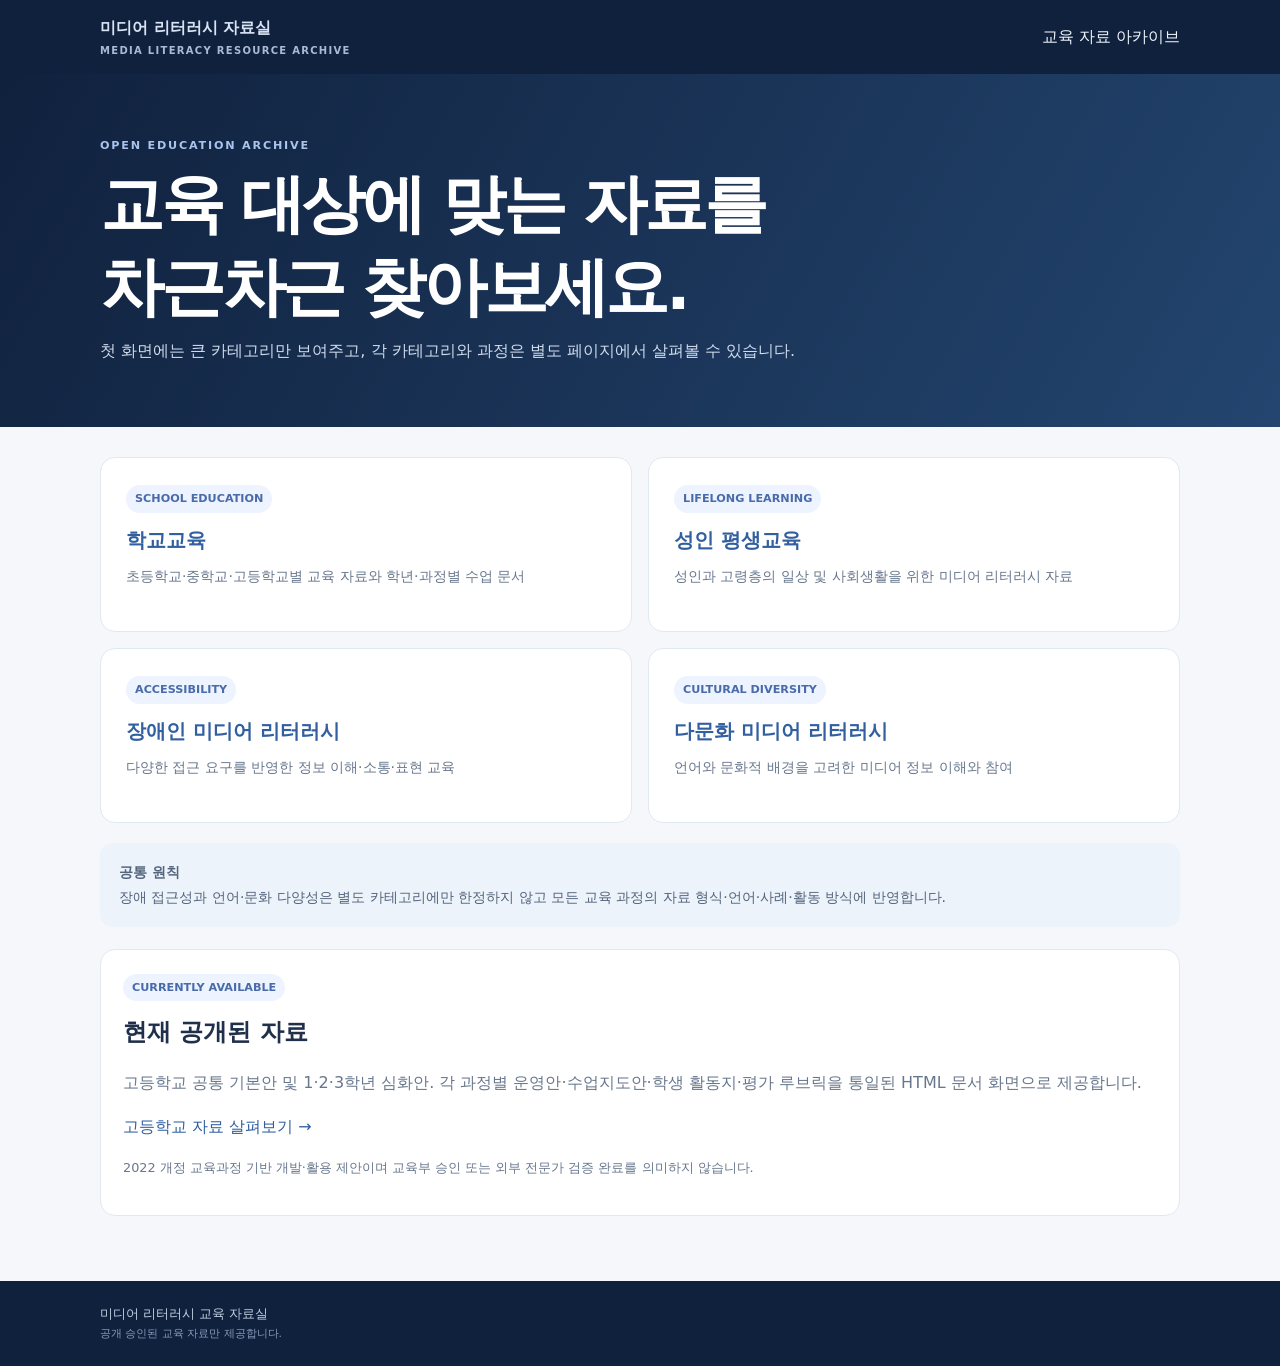
==== commit e3c07580: "Build category subpages and unified HTML document viewer" ====
--- a/index.html
+++ b/index.html
@@ -1,64 +1 @@
-<!doctype html>
-<html lang="ko">
-<head>
-<meta charset="utf-8"><meta name="viewport" content="width=device-width,initial-scale=1">
-<meta name="theme-color" content="#101d35">
-<meta name="description" content="교육 대상과 학교급, 자료 유형별로 찾아보는 미디어 리터러시 교육 자료실">
-<title>미디어 리터러시 교육 자료실</title>
-<style>
-:root{--navy:#10213d;--ink:#1c2b43;--muted:#68778d;--line:#e3e9f1;--paper:#f5f7fb;--blue:#557be0;--mint:#c8ecdf}
-*{box-sizing:border-box}html{scroll-behavior:smooth}body{margin:0;background:var(--paper);color:var(--ink);font-family:system-ui,-apple-system,"Noto Sans KR",sans-serif;line-height:1.65}a{color:inherit;text-decoration:none}.wrap{width:min(1120px,calc(100% - 36px));margin:auto}
-nav{background:var(--navy);color:#edf3fc;padding:15px 0}.navin{display:flex;align-items:center;justify-content:space-between;gap:20px}.brand{display:flex;align-items:center;gap:11px;font-weight:800}.logo{width:39px;height:39px;border-radius:12px;background:linear-gradient(140deg,#a8c0ff,#c8ecdf);display:grid;place-items:center;color:#142744;font-size:20px}.brand small{display:block;color:#a9bad4;font-size:10px;letter-spacing:.14em}.navlinks{display:flex;gap:22px;color:#d0dced;font-size:.88rem}
-.hero{background:radial-gradient(ellipse at 85% 15%,#31517e,transparent 38%),linear-gradient(115deg,#10213d,#1d3b63);color:white;padding:68px 0 72px}.eyebrow,.kicker{font-size:.72rem;font-weight:850;letter-spacing:.16em;color:#8faee8}.hero h1{font-size:clamp(2.35rem,5vw,4rem);line-height:1.17;letter-spacing:-.05em;margin:15px 0}.hero p{max-width:680px;color:#d1dced;margin:0;font-size:1.02rem}.hero-actions{display:flex;gap:10px;flex-wrap:wrap;margin-top:25px}.btn{display:inline-block;padding:11px 17px;border-radius:10px;font-size:.88rem;font-weight:750}.btn.primary{background:#d8f1e7;color:#152b45}.btn.secondary{border:1px solid #ffffff55;color:white}
-main{padding:40px 0 70px}.notice{display:flex;gap:13px;background:white;border:1px solid var(--line);border-radius:14px;padding:17px 19px;margin-bottom:42px}.notice b{display:block}.notice p{margin:3px 0 0;color:var(--muted);font-size:.86rem}.notice-icon{width:35px;height:35px;flex:0 0 35px;border-radius:11px;background:#edf2ff;color:#4c6fc0;display:grid;place-items:center;font-weight:900}
-.section{margin:0 0 48px}.section-head{display:flex;justify-content:space-between;align-items:end;gap:16px;margin-bottom:18px}.section-head h2{font-size:1.8rem;letter-spacing:-.04em;margin:4px 0 0}.section-head p{margin:0;color:var(--muted);font-size:.86rem}.intro{max-width:790px;color:var(--muted);margin:0 0 20px;font-size:.93rem}
-.audience-grid{display:grid;grid-template-columns:repeat(4,1fr);gap:14px}.audience{background:white;border:1px solid var(--line);border-radius:16px;padding:20px;min-height:205px;display:flex;flex-direction:column}.audience:hover,.course:hover{border-color:#bdcde8;box-shadow:0 12px 28px #20385d10;transform:translateY(-2px)}.audience,.course{transition:.18s}.audience .symbol{width:42px;height:42px;border-radius:13px;display:grid;place-items:center;font-size:21px;font-weight:800;background:var(--wash);color:var(--accent)}.audience h3{margin:14px 0 5px;font-size:1.05rem}.audience p{margin:0;color:var(--muted);font-size:.82rem;flex:1}.tag{display:inline-block;margin-top:13px;font-size:.7rem;font-weight:750;color:var(--accent);background:var(--wash);padding:4px 9px;border-radius:99px;align-self:flex-start}.school{--wash:#edf2ff;--accent:#4e70bd}.lifelong{--wash:#e9f6f2;--accent:#368a78}.access{--wash:#fff3e7;--accent:#b77b3d}.culture{--wash:#f2edff;--accent:#8065bb}
-.crossnote{background:#edf2f8;border-radius:13px;padding:16px 18px;color:#53657d;font-size:.85rem;margin-top:15px}.crossnote b{color:#233b5d}
-.searchrow{display:flex;gap:12px;margin:16px 0}.search{width:100%;padding:13px 15px;border:1px solid #dce3ed;border-radius:11px;background:white;font:inherit}.search:focus{outline:3px solid #557be01c;border-color:#83a4e9}.count{white-space:nowrap;color:var(--muted);font-size:.83rem;align-self:center}
-.subnav{display:flex;gap:8px;flex-wrap:wrap;margin:0 0 17px}.subnav a{padding:7px 12px;border-radius:99px;border:1px solid #dce4ef;background:white;font-size:.8rem;color:#4e6079}.subnav a:hover{background:#edf2ff;border-color:#cbd8f0}
-.stage{background:white;border:1px solid var(--line);border-radius:17px;padding:22px;margin:15px 0}.stage[hidden],.course[hidden]{display:none}.stage-title{display:flex;align-items:center;justify-content:space-between;gap:12px;margin-bottom:14px}.stage-title h3{margin:0;font-size:1.18rem}.stage-title p{margin:0;color:var(--muted);font-size:.8rem}.course-grid{display:grid;grid-template-columns:repeat(2,1fr);gap:13px}.course{border:1px solid var(--line);border-radius:14px;padding:18px;min-width:0}.course-top{display:flex;justify-content:space-between;align-items:center;margin-bottom:10px}.course-code{font-size:.69rem;font-weight:850;letter-spacing:.1em;color:#8190a6}.course h4{margin:0 0 5px;font-size:1rem}.course p{margin:0;color:var(--muted);font-size:.83rem}.doclinks{display:flex;gap:7px;flex-wrap:wrap;margin-top:14px}.doclinks a{font-size:.77rem;font-weight:700;background:#f0f4fa;color:#405879;padding:6px 9px;border-radius:8px}.doclinks a:hover{background:#e4ecfa;color:#244d91}.status{font-size:.69rem;color:#37816d;background:#eaf6f1;border-radius:99px;padding:4px 8px;font-weight:750}.coming{color:#7c8798;background:#f0f2f5}
-.empty{padding:22px;text-align:center;background:white;border:1px dashed #cbd5e1;border-radius:13px;color:var(--muted)}.empty[hidden]{display:none}
-.lower{display:grid;grid-template-columns:1fr 1fr;gap:15px}.panel{padding:23px;border-radius:15px;background:#eaf0f8}.panel.dark{background:#172b4b;color:white}.panel small{font-weight:850;letter-spacing:.13em;color:#6683b2}.panel.dark small{color:#a9c4ee}.panel h3{margin:7px 0}.panel p{margin:0;color:#64748b;font-size:.86rem}.panel.dark p{color:#c7d4e7}
-footer{background:#10213d;color:#b7c4d8;padding:23px 0;font-size:.8rem}.foot{display:flex;justify-content:space-between;gap:14px}.foot strong{color:white}.foot small{display:block;color:#8294b0}
-@media(max-width:850px){.audience-grid{grid-template-columns:repeat(2,1fr)}}@media(max-width:600px){.navlinks{gap:12px;font-size:.76rem}.hero{padding:48px 0}.section-head{display:block}.section-head p{margin-top:5px}.course-grid,.lower{grid-template-columns:1fr}.stage{padding:16px}.audience{min-height:190px}.foot{flex-direction:column}}@media(max-width:390px){.audience-grid{grid-template-columns:1fr}.searchrow{display:block}.count{display:block;margin-top:7px}}
-</style>
-</head>
-<body>
-<nav><div class="wrap navin"><a class="brand" href="#"><span class="logo">M</span><span>미디어 리터러시 자료실<small>MEDIA LITERACY RESOURCE ARCHIVE</small></span></a><div class="navlinks"><a href="#categories">카테고리</a><a href="#school">학교교육 자료</a><a href="#about">자료실 안내</a></div></div></nav>
-<header class="hero"><div class="wrap"><div class="eyebrow">OPEN EDUCATION ARCHIVE</div><h1>필요한 교육 자료를<br>쉽게 찾을 수 있도록.</h1><p>교육 대상과 학교급, 학년·과정, 자료 유형에 따라 미디어 리터러시 교육 자료를 찾아보세요. 검토와 공개 승인을 거친 자료를 단계적으로 제공합니다.</p><div class="hero-actions"><a class="btn primary" href="#categories">카테고리별로 찾기 ↓</a><a class="btn secondary" href="#school">공개 자료 바로 보기</a></div></div></header>
-<main><div class="wrap">
-<div class="notice"><div class="notice-icon">i</div><div><b>공개 자료와 개발 중인 자료를 구분합니다.</b><p>검토와 공개 승인을 마친 자료만 실제 문서로 연결합니다. 내부 연구 원자료, 후보 목록, 분석 및 검토 기록은 공개하지 않습니다.</p></div></div>
-<section class="section" id="categories"><div class="section-head"><div><div class="kicker">01 / AUDIENCE CATEGORIES</div><h2>교육 대상별 카테고리</h2></div><p>먼저 교육 대상과 학습 환경을 선택하세요.</p></div>
-<p class="intro">학교교육을 비롯해 성인 평생교육, 장애인, 다문화 배경 학습자까지 교육의 범위를 넓혀 갑니다. 각 영역 안에서 실제 공개된 자료와 개발 중인 영역을 구분해 안내합니다.</p>
-<div class="audience-grid">
-<a class="audience school" href="#school"><span class="symbol">▣</span><h3>학교교육</h3><p>초등·중등·고등 학교급과 학년별 교육 자료</p><span class="tag">고등학교 자료 공개</span></a>
-<a class="audience lifelong" href="#lifelong"><span class="symbol">↗</span><h3>성인 평생교육</h3><p>성인·중장년·고령층의 일상과 사회생활을 위한 미디어 이해</p><span class="tag coming">개발 예정</span></a>
-<a class="audience access" href="#access"><span class="symbol">◉</span><h3>장애인 미디어 리터러시</h3><p>다양한 접근 요구를 반영한 정보 접근·이해·소통·표현</p><span class="tag coming">개발 예정</span></a>
-<a class="audience culture" href="#culture"><span class="symbol">◎</span><h3>다문화 미디어 리터러시</h3><p>언어와 문화적 배경의 차이를 고려한 정보 이해와 참여</p><span class="tag coming">개발 예정</span></a>
-</div>
-<div class="crossnote"><b>모든 카테고리에 공통으로 적용하는 원칙</b><br>장애 접근성과 다양한 언어·문화에 대한 배려는 별도 과정에만 한정하지 않습니다. 모든 교육 자료의 언어, 형식, 사례, 활동 방식에 반영하는 횡단 원칙으로 다룹니다.</div></section>
-<section class="section" id="school"><div class="section-head"><div><div class="kicker">02 / SCHOOL EDUCATION</div><h2>학교교육 자료</h2></div><p>학교급 → 학년·과정 → 자료 유형 순서로 탐색</p></div>
-<p class="intro">각 과정의 문서 유형을 통일해 원하는 자료를 바로 열 수 있도록 구성했습니다. 현재 고등학교 공통 기본안과 1·2·3학년 심화안이 공개되어 있습니다.</p>
-<div class="searchrow"><input class="search" id="search" type="search" placeholder="학교급, 학년, 주제, 자료 유형 검색" aria-label="자료 검색"><span class="count" id="count">공개 과정 4개</span></div>
-<div class="subnav"><a href="#elementary">초등학교</a><a href="#middle">중학교</a><a href="#high">고등학교</a></div>
-<div class="stage" id="elementary" data-search="초등학교 초등"><div class="stage-title"><h3>초등학교</h3><span class="tag coming">자료 준비 중</span></div><p class="intro">초등 학습자의 발달 단계와 학교 교육 맥락에 맞춘 자료를 준비하고 있습니다.</p></div>
-<div class="stage" id="middle" data-search="중학교 중등 중1 중2 중3"><div class="stage-title"><h3>중학교</h3><span class="tag coming">자료 준비 중</span></div><p class="intro">중학교 공통 기본안과 학년별 자료는 검토·공개 범위를 정리한 뒤 공개할 예정입니다.</p></div>
-<div class="stage" id="high" data-search="고등학교 고등 공통 기본안 고1 고2 고3 심화"><div class="stage-title"><h3>고등학교</h3><span class="status">공개 자료</span></div><p class="intro">2022 개정 교육과정을 바탕으로 한 개발·활용 제안입니다. 학교·교과·학습자 맥락에 맞게 검토·조정해 활용하세요. 교육부 승인 또는 외부 전문가 검증 완료를 의미하지 않습니다.</p>
-<div class="course-grid">
-<article class="course" data-search="고등학교 공통 기본안 운영안 교육과정 16차시 지도안 활동지 루브릭 평가 미디어 생태계 추천 출처 검증 재현 광고 데이터 ai 공공 참여"><div class="course-top"><span class="course-code">HIGH SCHOOL / COMMON</span><span class="status">공개</span></div><h4>고등학교 공통 기본안</h4><p>미디어 생태계, 정보 검증, 재현, 광고, 데이터·AI, 공공 참여의 공통 기반</p><div class="doclinks"><a href="resources/high-school/high_school_common_course_plan.md">운영안</a><a href="resources/high-school/high_school_common_lesson_plans.md">16차시 지도안</a><a href="resources/high-school/high_school_common_worksheets.md">학생 활동지</a><a href="resources/high-school/high_school_common_rubrics.md">평가 루브릭</a></div></article>
-<article class="course" data-search="고등학교 1학년 고1 심화안 운영안 지도안 활동지 루브릭 평가 분석 근거 기록 콘텐츠 제작"><div class="course-top"><span class="course-code">HIGH SCHOOL / GRADE 1</span><span class="status">공개</span></div><h4>고등학교 1학년 심화안</h4><p>분석 언어와 근거 기록, 콘텐츠 제작 기초를 다지는 과정</p><div class="doclinks"><a href="resources/high-school/high_school_grade1_course_plan.md">운영안</a><a href="resources/high-school/high_school_grade1_lesson_plans.md">16차시 지도안</a><a href="resources/high-school/high_school_grade1_worksheets.md">학생 활동지</a><a href="resources/high-school/high_school_grade1_rubrics.md">평가 루브릭</a></div></article>
-<article class="course" data-search="고등학교 2학년 고2 심화안 운영안 지도안 활동지 루브릭 평가 출처 데이터 ai 이해관계"><div class="course-top"><span class="course-code">HIGH SCHOOL / GRADE 2</span><span class="status">공개</span></div><h4>고등학교 2학년 심화안</h4><p>출처 계보, 데이터, AI 생성물, 이해관계를 다층적으로 평가</p><div class="doclinks"><a href="resources/high-school/high_school_grade2_course_plan.md">운영안</a><a href="resources/high-school/high_school_grade2_lesson_plans.md">16차시 지도안</a><a href="resources/high-school/high_school_grade2_worksheets.md">학생 활동지</a><a href="resources/high-school/high_school_grade2_rubrics.md">평가 루브릭</a></div></article>
-<article class="course" data-search="고등학교 3학년 고3 심화안 운영안 지도안 활동지 루브릭 평가 독립 검증 공공 의제 캡스톤 프로젝트"><div class="course-top"><span class="course-code">HIGH SCHOOL / GRADE 3</span><span class="status">공개</span></div><h4>고등학교 3학년 심화안</h4><p>독립 검증, 공공 의제 분석, 책임 있는 캡스톤 프로젝트</p><div class="doclinks"><a href="resources/high-school/high_school_grade3_course_plan.md">운영안</a><a href="resources/high-school/high_school_grade3_lesson_plans.md">16차시 지도안</a><a href="resources/high-school/high_school_grade3_worksheets.md">학생 활동지</a><a href="resources/high-school/high_school_grade3_rubrics.md">평가 루브릭</a></div></article>
-</div></div><p class="empty" id="no-result" hidden>검색어와 일치하는 학교교육 자료가 없습니다.</p></section>
-<section class="section" id="lifelong"><div class="section-head"><div><div class="kicker">03 / LIFELONG LEARNING</div><h2>성인 평생교육</h2></div><span class="tag coming">개발 예정</span></div><p class="intro">뉴스·플랫폼·디지털 정보·온라인 소통 등 성인의 생활 맥락을 중심으로 자료를 구성할 예정입니다.</p></section>
-<section class="section" id="access"><div class="section-head"><div><div class="kicker">04 / ACCESSIBLE MEDIA LITERACY</div><h2>장애인 미디어 리터러시</h2></div><span class="tag coming">개발 예정</span></div><p class="intro">장애 유형과 개인별 접근 요구를 고려하되, 장애인을 하나의 동질적인 학습 집단으로 가정하지 않는 자료를 지향합니다.</p></section>
-<section class="section" id="culture"><div class="section-head"><div><div class="kicker">05 / MULTICULTURAL MEDIA LITERACY</div><h2>다문화 미디어 리터러시</h2></div><span class="tag coming">개발 예정</span></div><p class="intro">언어 접근성, 문화적 맥락, 미디어 재현과 편견, 정보 판별과 사회 참여를 함께 다룰 예정입니다.</p></section>
-<section class="lower" id="about"><div class="panel dark"><small>PUBLICATION PRINCIPLE</small><h3>검토된 자료만 책임 있게 공개합니다.</h3><p>내부 연구 저장소와 공개자료실을 분리하고, 검토·공개 승인을 마친 자료만 선별해 게시합니다.</p></div><div class="panel"><small>COMMON DESIGN PRINCIPLE</small><h3>접근성과 포용성을 모든 과정에</h3><p>교육 대상별 특성을 고려하면서도 장애 접근성과 언어·문화 다양성을 모든 자료에 반영합니다.</p></div></section>
-</div></main>
-<footer><div class="wrap foot"><div><strong>미디어 리터러시 교육 자료실</strong><small>MEDIA LITERACY EDUCATION RESOURCE ARCHIVE</small></div><div>공개 승인된 교육 자료만 제공합니다.<small>제안자: dangsclub　|　기획·설계 및 구현 지원: ChatGPT (GPT-6)</small></div></div></footer>
-<script>
-const search=document.getElementById('search'),courses=[...document.querySelectorAll('.course')],stages=[...document.querySelectorAll('.stage')],count=document.getElementById('count'),empty=document.getElementById('no-result');
-function filter(){const q=search.value.trim().toLocaleLowerCase();let n=0;for(const c of courses){const ok=c.dataset.search.toLocaleLowerCase().includes(q);c.hidden=!ok;if(ok)n++}for(const s of stages){const visible=[...s.querySelectorAll('.course')].some(c=>!c.hidden);const hasCourses=s.querySelector('.course');s.hidden=hasCourses?!visible:(q!==''&&!s.dataset.search.toLocaleLowerCase().includes(q))}count.textContent='검색 결과 '+n+'개 과정';empty.hidden=n!==0}
-search.addEventListener('input',filter);filter();
-</script>
-</body></html>+<!doctype html><html lang="ko"><head><meta charset="utf-8"><meta name="viewport" content="width=device-width,initial-scale=1"><title>미디어 리터러시 교육 자료실</title><link rel="stylesheet" href="/assets/archive.css"><style>.homehero{padding:62px 0}.homehero h1{font-size:clamp(2.3rem,5vw,4rem);letter-spacing:-.05em}.homegrid{display:grid;grid-template-columns:repeat(2,1fr);gap:16px}.homecard{padding:25px;min-height:175px}.homecard h2{font-size:1.25rem}.principle{background:#edf3fa;border-radius:13px;padding:17px 19px;margin-top:20px;color:#53657d;font-size:.88rem}@media(max-width:650px){.homegrid{grid-template-columns:1fr}.homehero{padding:42px 0}}</style></head><body><header class="top"><div class="wrap topin"><a class="brand" href="/">미디어 리터러시 자료실<small>MEDIA LITERACY RESOURCE ARCHIVE</small></a><span>교육 자료 아카이브</span></div></header><section class="hero homehero"><div class="wrap"><div class="eyebrow">OPEN EDUCATION ARCHIVE</div><h1>교육 대상에 맞는 자료를<br>차근차근 찾아보세요.</h1><p>첫 화면에는 큰 카테고리만 보여주고, 각 카테고리와 과정은 별도 페이지에서 살펴볼 수 있습니다.</p></div></section><main class="main"><div class="wrap"><div class="homegrid"><a class="card homecard" href="/categories/school.html"><span class="tag">SCHOOL EDUCATION</span><h2>학교교육</h2><p>초등학교·중학교·고등학교별 교육 자료와 학년·과정별 수업 문서</p></a><a class="card homecard" href="/categories/lifelong.html"><span class="tag">LIFELONG LEARNING</span><h2>성인 평생교육</h2><p>성인과 고령층의 일상 및 사회생활을 위한 미디어 리터러시 자료</p></a><a class="card homecard" href="/categories/disability.html"><span class="tag">ACCESSIBILITY</span><h2>장애인 미디어 리터러시</h2><p>다양한 접근 요구를 반영한 정보 이해·소통·표현 교육</p></a><a class="card homecard" href="/categories/multicultural.html"><span class="tag">CULTURAL DIVERSITY</span><h2>다문화 미디어 리터러시</h2><p>언어와 문화적 배경을 고려한 미디어 정보 이해와 참여</p></a></div><div class="principle"><strong>공통 원칙</strong><br>장애 접근성과 언어·문화 다양성은 별도 카테고리에만 한정하지 않고 모든 교육 과정의 자료 형식·언어·사례·활동 방식에 반영합니다.</div><section class="panel" style="margin-top:22px"><span class="tag">CURRENTLY AVAILABLE</span><h2 style="margin:0 0 6px">현재 공개된 자료</h2><p class="muted">고등학교 공통 기본안 및 1·2·3학년 심화안. 각 과정별 운영안·수업지도안·학생 활동지·평가 루브릭을 통일된 HTML 문서 화면으로 제공합니다.</p><p><a href="/school/high-school/index.html">고등학교 자료 살펴보기 →</a></p><p class="muted" style="font-size:.8rem">2022 개정 교육과정 기반 개발·활용 제안이며 교육부 승인 또는 외부 전문가 검증 완료를 의미하지 않습니다.</p></section></div></main><footer class="foot"><div class="wrap">미디어 리터러시 교육 자료실<small>공개 승인된 교육 자료만 제공합니다.</small></div></footer></body></html>
--- a/assets/archive.css
+++ b/assets/archive.css
@@ -0,0 +1 @@
+:root{--navy:#10213d;--ink:#20304a;--muted:#68778d;--line:#e2e8f0;--paper:#f5f7fb}*{box-sizing:border-box}body{margin:0;background:var(--paper);color:var(--ink);font-family:system-ui,-apple-system,"Noto Sans KR",sans-serif;line-height:1.75}a{color:#315f9f;text-decoration:none}a:hover{text-decoration:underline}.wrap{width:min(1080px,calc(100% - 36px));margin:auto}.top{background:var(--navy);color:#eff4fb;padding:14px 0}.topin{display:flex;justify-content:space-between;align-items:center;gap:15px}.brand{font-weight:800;color:white}.brand small{display:block;font-size:10px;letter-spacing:.13em;color:#a9bad4}.top a{color:#d8e3f3}.crumb{font-size:.8rem;color:#7b899d;padding:20px 0 8px}.crumb a{color:#5876a3}.hero{background:linear-gradient(120deg,#10213d,#23456f);color:white;padding:38px 0}.eyebrow{font-size:.7rem;font-weight:850;letter-spacing:.16em;color:#a9c4ed}.hero h1{font-size:clamp(1.8rem,4vw,2.8rem);line-height:1.3;margin:8px 0;letter-spacing:-.04em}.hero p{color:#d1dced;margin:0;max-width:760px}.main{padding:30px 0 65px}.grid{display:grid;grid-template-columns:repeat(2,1fr);gap:14px}.card,.panel{background:white;border:1px solid var(--line);border-radius:15px;padding:22px}.card:hover{border-color:#bdcde8;box-shadow:0 12px 28px #20385d10}.card h2,.card h3{margin:0 0 6px;font-size:1.08rem}.card p{margin:0;color:var(--muted);font-size:.87rem}.tag{display:inline-block;background:#edf3ff;color:#496ba9;padding:4px 9px;border-radius:99px;font-size:.7rem;font-weight:750;margin-bottom:10px}.muted{color:var(--muted)}.doc-layout{display:grid;grid-template-columns:245px minmax(0,1fr);gap:20px;align-items:start}.toc{position:sticky;top:15px;background:white;border:1px solid var(--line);border-radius:14px;padding:18px;max-height:calc(100vh - 30px);overflow:auto}.toc h2{font-size:.9rem;margin:0 0 10px}.toc a{display:block;font-size:.78rem;color:#596b83;padding:4px 0;line-height:1.45}.toc a.sub{padding-left:12px}.document{background:white;border:1px solid var(--line);border-radius:16px;padding:clamp(20px,4vw,42px);min-width:0}.document h1{font-size:1.75rem;line-height:1.35;margin:0 0 22px}.document h2{font-size:1.35rem;margin:2.1em 0 .65em;padding-bottom:9px;border-bottom:1px solid var(--line)}.document h3{font-size:1.08rem;margin:1.7em 0 .5em}.document p{margin:.65em 0}.document ul,.document ol{padding-left:1.5em}.document li{margin:.35em 0}.document blockquote{margin:18px 0;padding:14px 17px;border-left:4px solid #8ba7d8;background:#f2f6fc;color:#52647d;border-radius:0 9px 9px 0}.document strong{color:#233b5d}.document code{background:#f0f3f8;padding:2px 5px;border-radius:5px}.document hr{border:0;border-top:1px solid var(--line);margin:28px 0}.table-wrap{overflow-x:auto;margin:17px 0;border:1px solid var(--line);border-radius:10px}table{border-collapse:collapse;width:100%;font-size:.84rem;min-width:580px}th,td{padding:10px 12px;text-align:left;vertical-align:top;border-bottom:1px solid var(--line)}th{background:#edf2f8;color:#2d4568}tr:last-child td{border-bottom:0}.doc-meta{font-size:.8rem;color:var(--muted);border-bottom:1px solid var(--line);padding-bottom:16px;margin-bottom:22px}.docnav{display:flex;justify-content:space-between;gap:12px;margin-top:20px}.docnav a{padding:10px 13px;border:1px solid var(--line);border-radius:9px;background:white;font-size:.82rem}.notice{background:#f0f5fb;border-radius:12px;padding:15px 17px;color:#52647d;font-size:.85rem;margin-bottom:18px}.foot{background:var(--navy);color:#c0cde0;padding:22px 0;font-size:.8rem}.foot small{display:block;color:#879ab8}@media(max-width:800px){.doc-layout{grid-template-columns:1fr}.toc{position:static;max-height:none}.grid{grid-template-columns:1fr}}@media(max-width:520px){.document{padding:18px}.document h1{font-size:1.45rem}.topin{align-items:flex-start;flex-direction:column}.hero{padding:28px 0}.docnav{flex-direction:column}}
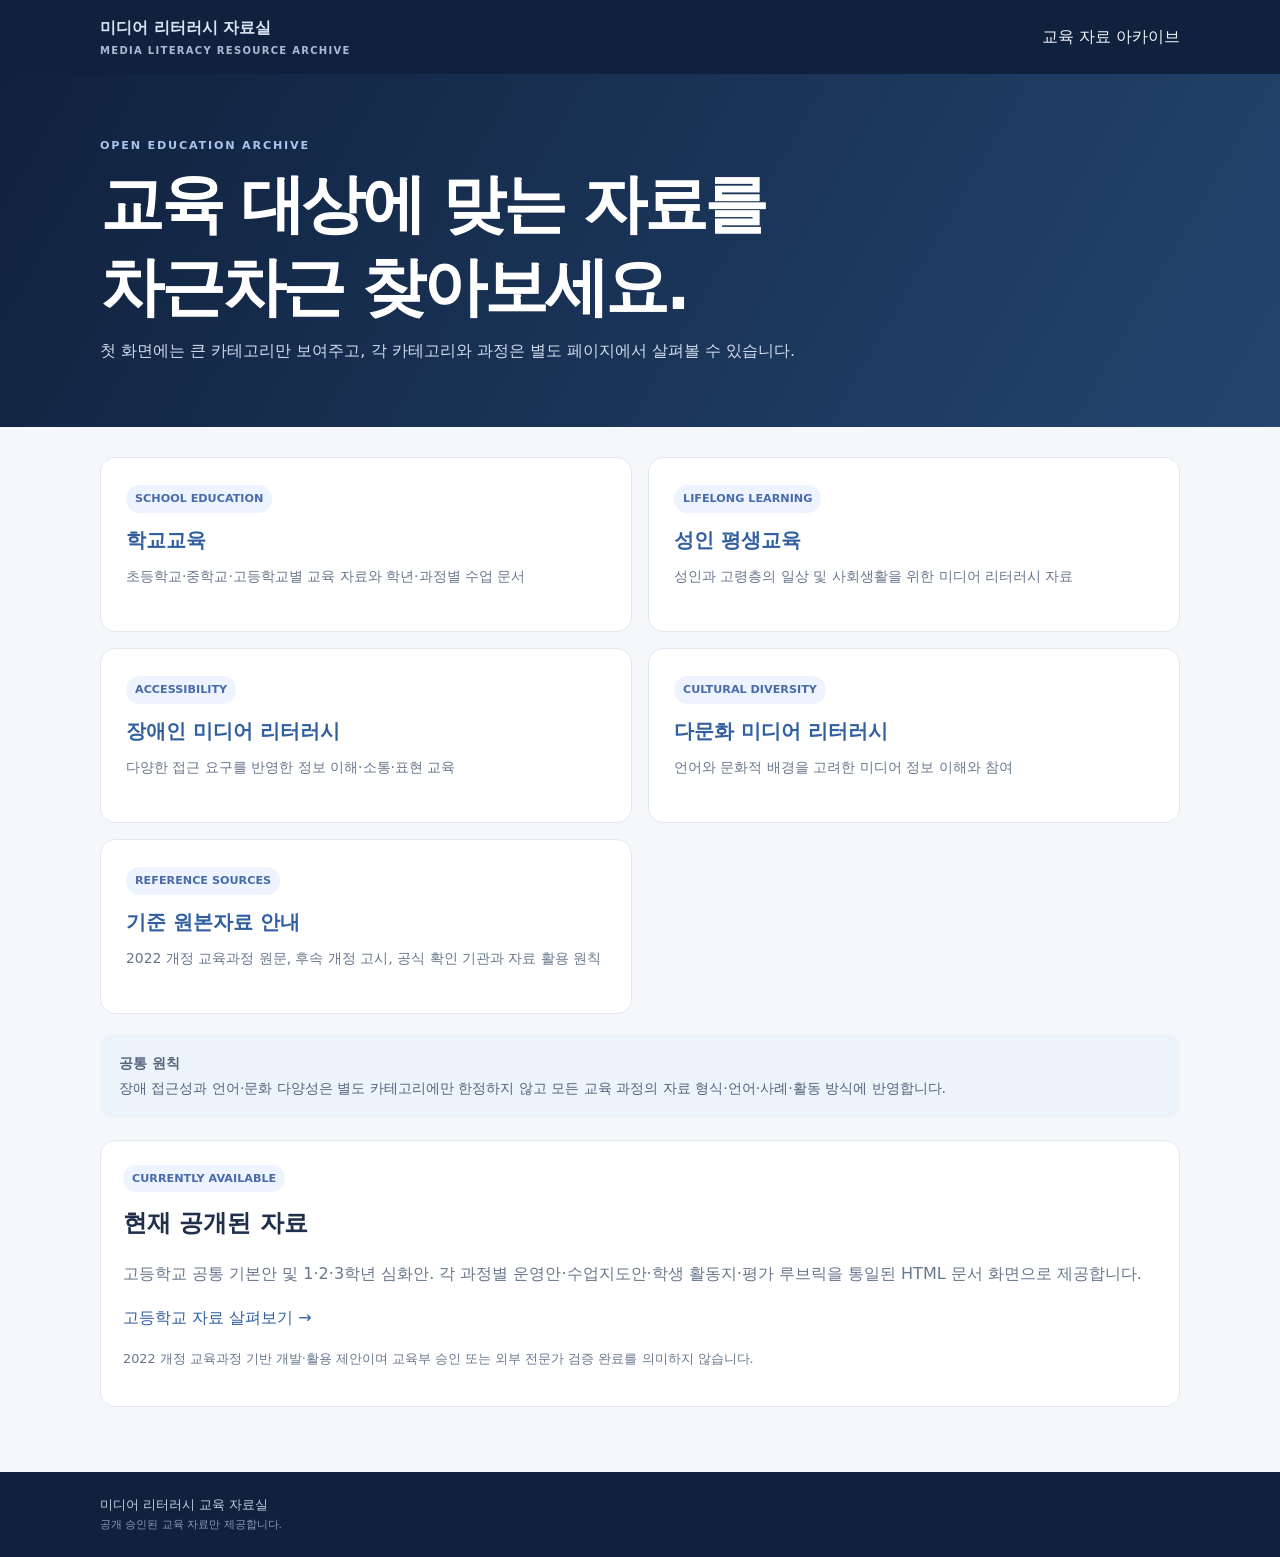
==== commit 006a5bea: "Add reference sources section to archive homepage" ====
--- a/index.html
+++ b/index.html
@@ -1 +1 @@
-<!doctype html><html lang="ko"><head><meta charset="utf-8"><meta name="viewport" content="width=device-width,initial-scale=1"><title>미디어 리터러시 교육 자료실</title><link rel="stylesheet" href="/assets/archive.css"><style>.homehero{padding:62px 0}.homehero h1{font-size:clamp(2.3rem,5vw,4rem);letter-spacing:-.05em}.homegrid{display:grid;grid-template-columns:repeat(2,1fr);gap:16px}.homecard{padding:25px;min-height:175px}.homecard h2{font-size:1.25rem}.principle{background:#edf3fa;border-radius:13px;padding:17px 19px;margin-top:20px;color:#53657d;font-size:.88rem}@media(max-width:650px){.homegrid{grid-template-columns:1fr}.homehero{padding:42px 0}}</style></head><body><header class="top"><div class="wrap topin"><a class="brand" href="/">미디어 리터러시 자료실<small>MEDIA LITERACY RESOURCE ARCHIVE</small></a><span>교육 자료 아카이브</span></div></header><section class="hero homehero"><div class="wrap"><div class="eyebrow">OPEN EDUCATION ARCHIVE</div><h1>교육 대상에 맞는 자료를<br>차근차근 찾아보세요.</h1><p>첫 화면에는 큰 카테고리만 보여주고, 각 카테고리와 과정은 별도 페이지에서 살펴볼 수 있습니다.</p></div></section><main class="main"><div class="wrap"><div class="homegrid"><a class="card homecard" href="/categories/school.html"><span class="tag">SCHOOL EDUCATION</span><h2>학교교육</h2><p>초등학교·중학교·고등학교별 교육 자료와 학년·과정별 수업 문서</p></a><a class="card homecard" href="/categories/lifelong.html"><span class="tag">LIFELONG LEARNING</span><h2>성인 평생교육</h2><p>성인과 고령층의 일상 및 사회생활을 위한 미디어 리터러시 자료</p></a><a class="card homecard" href="/categories/disability.html"><span class="tag">ACCESSIBILITY</span><h2>장애인 미디어 리터러시</h2><p>다양한 접근 요구를 반영한 정보 이해·소통·표현 교육</p></a><a class="card homecard" href="/categories/multicultural.html"><span class="tag">CULTURAL DIVERSITY</span><h2>다문화 미디어 리터러시</h2><p>언어와 문화적 배경을 고려한 미디어 정보 이해와 참여</p></a></div><div class="principle"><strong>공통 원칙</strong><br>장애 접근성과 언어·문화 다양성은 별도 카테고리에만 한정하지 않고 모든 교육 과정의 자료 형식·언어·사례·활동 방식에 반영합니다.</div><section class="panel" style="margin-top:22px"><span class="tag">CURRENTLY AVAILABLE</span><h2 style="margin:0 0 6px">현재 공개된 자료</h2><p class="muted">고등학교 공통 기본안 및 1·2·3학년 심화안. 각 과정별 운영안·수업지도안·학생 활동지·평가 루브릭을 통일된 HTML 문서 화면으로 제공합니다.</p><p><a href="/school/high-school/index.html">고등학교 자료 살펴보기 →</a></p><p class="muted" style="font-size:.8rem">2022 개정 교육과정 기반 개발·활용 제안이며 교육부 승인 또는 외부 전문가 검증 완료를 의미하지 않습니다.</p></section></div></main><footer class="foot"><div class="wrap">미디어 리터러시 교육 자료실<small>공개 승인된 교육 자료만 제공합니다.</small></div></footer></body></html>+<!doctype html><html lang="ko"><head><meta charset="utf-8"><meta name="viewport" content="width=device-width,initial-scale=1"><title>미디어 리터러시 교육 자료실</title><link rel="stylesheet" href="/assets/archive.css"><style>.homehero{padding:62px 0}.homehero h1{font-size:clamp(2.3rem,5vw,4rem);letter-spacing:-.05em}.homegrid{display:grid;grid-template-columns:repeat(2,1fr);gap:16px}.homecard{padding:25px;min-height:175px}.homecard h2{font-size:1.25rem}.principle{background:#edf3fa;border-radius:13px;padding:17px 19px;margin-top:20px;color:#53657d;font-size:.88rem}@media(max-width:650px){.homegrid{grid-template-columns:1fr}.homehero{padding:42px 0}}</style></head><body><header class="top"><div class="wrap topin"><a class="brand" href="/">미디어 리터러시 자료실<small>MEDIA LITERACY RESOURCE ARCHIVE</small></a><span>교육 자료 아카이브</span></div></header><section class="hero homehero"><div class="wrap"><div class="eyebrow">OPEN EDUCATION ARCHIVE</div><h1>교육 대상에 맞는 자료를<br>차근차근 찾아보세요.</h1><p>첫 화면에는 큰 카테고리만 보여주고, 각 카테고리와 과정은 별도 페이지에서 살펴볼 수 있습니다.</p></div></section><main class="main"><div class="wrap"><div class="homegrid"><a class="card homecard" href="/categories/school.html"><span class="tag">SCHOOL EDUCATION</span><h2>학교교육</h2><p>초등학교·중학교·고등학교별 교육 자료와 학년·과정별 수업 문서</p></a><a class="card homecard" href="/categories/lifelong.html"><span class="tag">LIFELONG LEARNING</span><h2>성인 평생교육</h2><p>성인과 고령층의 일상 및 사회생활을 위한 미디어 리터러시 자료</p></a><a class="card homecard" href="/categories/disability.html"><span class="tag">ACCESSIBILITY</span><h2>장애인 미디어 리터러시</h2><p>다양한 접근 요구를 반영한 정보 이해·소통·표현 교육</p></a><a class="card homecard" href="/categories/multicultural.html"><span class="tag">CULTURAL DIVERSITY</span><h2>다문화 미디어 리터러시</h2><p>언어와 문화적 배경을 고려한 미디어 정보 이해와 참여</p></a><a class="card homecard" href="/references/index.html"><span class="tag">REFERENCE SOURCES</span><h2>기준 원본자료 안내</h2><p>2022 개정 교육과정 원문, 후속 개정 고시, 공식 확인 기관과 자료 활용 원칙</p></a></div><div class="principle"><strong>공통 원칙</strong><br>장애 접근성과 언어·문화 다양성은 별도 카테고리에만 한정하지 않고 모든 교육 과정의 자료 형식·언어·사례·활동 방식에 반영합니다.</div><section class="panel" style="margin-top:22px"><span class="tag">CURRENTLY AVAILABLE</span><h2 style="margin:0 0 6px">현재 공개된 자료</h2><p class="muted">고등학교 공통 기본안 및 1·2·3학년 심화안. 각 과정별 운영안·수업지도안·학생 활동지·평가 루브릭을 통일된 HTML 문서 화면으로 제공합니다.</p><p><a href="/school/high-school/index.html">고등학교 자료 살펴보기 →</a></p><p class="muted" style="font-size:.8rem">2022 개정 교육과정 기반 개발·활용 제안이며 교육부 승인 또는 외부 전문가 검증 완료를 의미하지 않습니다.</p></section></div></main><footer class="foot"><div class="wrap">미디어 리터러시 교육 자료실<small>공개 승인된 교육 자료만 제공합니다.</small></div></footer></body></html>
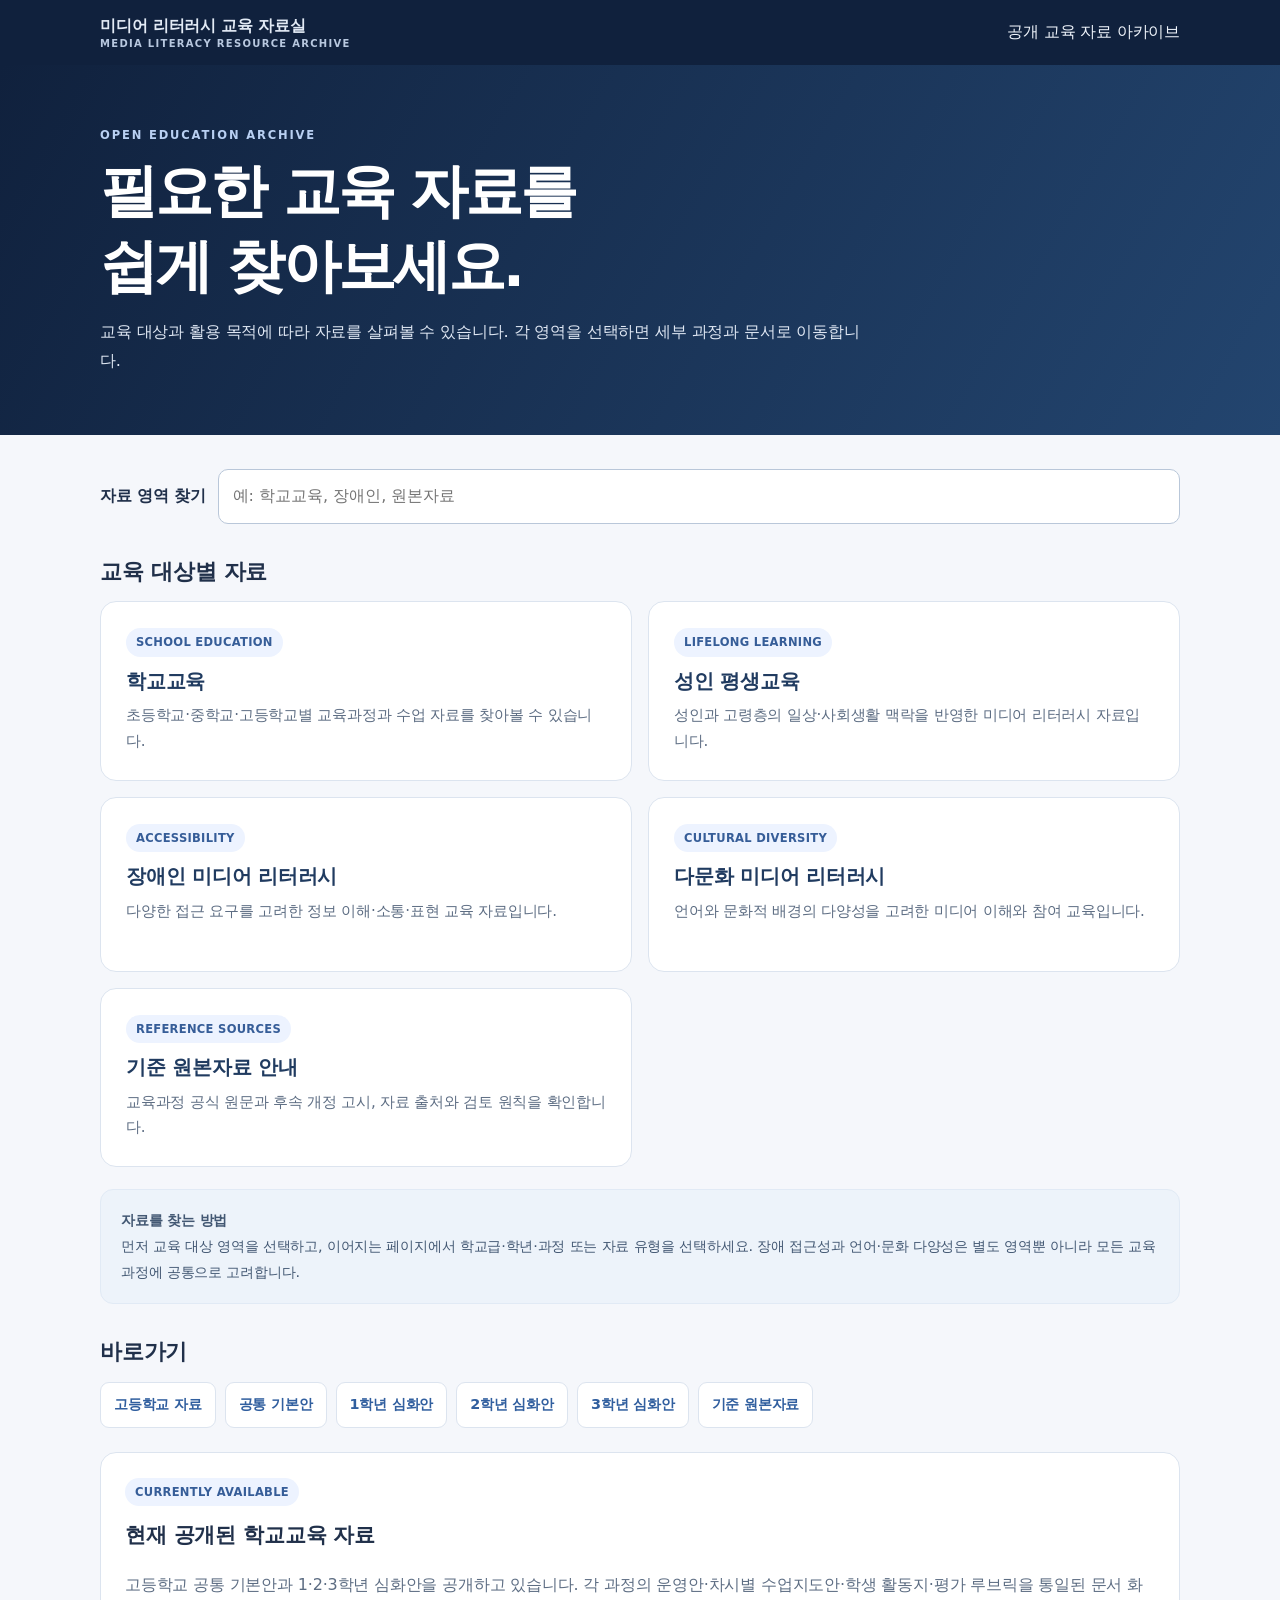
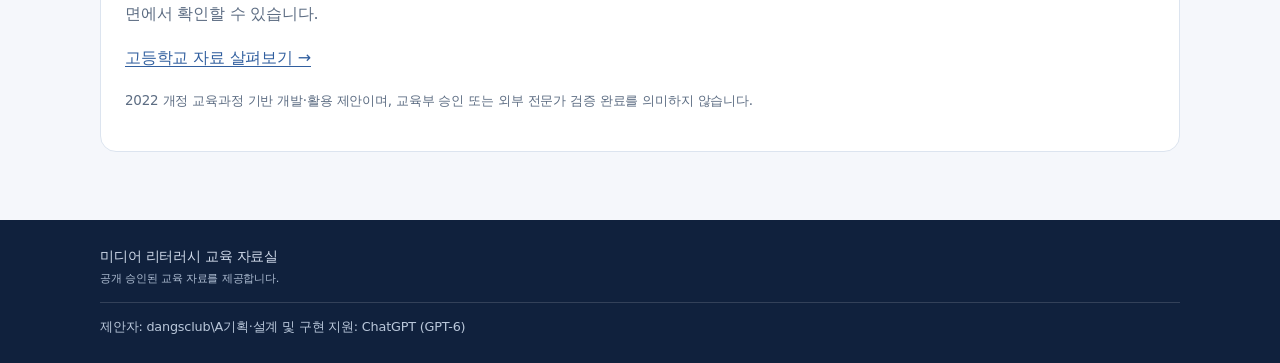
==== commit 4505ad79: "Improve public archive navigation and readability v0.7.0" ====
--- a/index.html
+++ b/index.html
@@ -1 +1,33 @@
-<!doctype html><html lang="ko"><head><meta charset="utf-8"><meta name="viewport" content="width=device-width,initial-scale=1"><title>미디어 리터러시 교육 자료실</title><link rel="stylesheet" href="/assets/archive.css"><style>.homehero{padding:62px 0}.homehero h1{font-size:clamp(2.3rem,5vw,4rem);letter-spacing:-.05em}.homegrid{display:grid;grid-template-columns:repeat(2,1fr);gap:16px}.homecard{padding:25px;min-height:175px}.homecard h2{font-size:1.25rem}.principle{background:#edf3fa;border-radius:13px;padding:17px 19px;margin-top:20px;color:#53657d;font-size:.88rem}@media(max-width:650px){.homegrid{grid-template-columns:1fr}.homehero{padding:42px 0}}</style></head><body><header class="top"><div class="wrap topin"><a class="brand" href="/">미디어 리터러시 자료실<small>MEDIA LITERACY RESOURCE ARCHIVE</small></a><span>교육 자료 아카이브</span></div></header><section class="hero homehero"><div class="wrap"><div class="eyebrow">OPEN EDUCATION ARCHIVE</div><h1>교육 대상에 맞는 자료를<br>차근차근 찾아보세요.</h1><p>첫 화면에는 큰 카테고리만 보여주고, 각 카테고리와 과정은 별도 페이지에서 살펴볼 수 있습니다.</p></div></section><main class="main"><div class="wrap"><div class="homegrid"><a class="card homecard" href="/categories/school.html"><span class="tag">SCHOOL EDUCATION</span><h2>학교교육</h2><p>초등학교·중학교·고등학교별 교육 자료와 학년·과정별 수업 문서</p></a><a class="card homecard" href="/categories/lifelong.html"><span class="tag">LIFELONG LEARNING</span><h2>성인 평생교육</h2><p>성인과 고령층의 일상 및 사회생활을 위한 미디어 리터러시 자료</p></a><a class="card homecard" href="/categories/disability.html"><span class="tag">ACCESSIBILITY</span><h2>장애인 미디어 리터러시</h2><p>다양한 접근 요구를 반영한 정보 이해·소통·표현 교육</p></a><a class="card homecard" href="/categories/multicultural.html"><span class="tag">CULTURAL DIVERSITY</span><h2>다문화 미디어 리터러시</h2><p>언어와 문화적 배경을 고려한 미디어 정보 이해와 참여</p></a><a class="card homecard" href="/references/index.html"><span class="tag">REFERENCE SOURCES</span><h2>기준 원본자료 안내</h2><p>2022 개정 교육과정 원문, 후속 개정 고시, 공식 확인 기관과 자료 활용 원칙</p></a></div><div class="principle"><strong>공통 원칙</strong><br>장애 접근성과 언어·문화 다양성은 별도 카테고리에만 한정하지 않고 모든 교육 과정의 자료 형식·언어·사례·활동 방식에 반영합니다.</div><section class="panel" style="margin-top:22px"><span class="tag">CURRENTLY AVAILABLE</span><h2 style="margin:0 0 6px">현재 공개된 자료</h2><p class="muted">고등학교 공통 기본안 및 1·2·3학년 심화안. 각 과정별 운영안·수업지도안·학생 활동지·평가 루브릭을 통일된 HTML 문서 화면으로 제공합니다.</p><p><a href="/school/high-school/index.html">고등학교 자료 살펴보기 →</a></p><p class="muted" style="font-size:.8rem">2022 개정 교육과정 기반 개발·활용 제안이며 교육부 승인 또는 외부 전문가 검증 완료를 의미하지 않습니다.</p></section></div></main><footer class="foot"><div class="wrap">미디어 리터러시 교육 자료실<small>공개 승인된 교육 자료만 제공합니다.</small></div></footer></body></html>+<!doctype html>
+<html lang="ko">
+<head>
+<meta charset="utf-8"><meta name="viewport" content="width=device-width,initial-scale=1">
+<meta name="description" content="학교교육·평생교육·장애인·다문화 미디어 리터러시 교육 자료를 쉽게 찾고 활용할 수 있는 공개자료실">
+<title>미디어 리터러시 교육 자료실</title>
+<link rel="stylesheet" href="/assets/archive.css">
+</head>
+<body>
+<a class="skip-link" href="#main-content">본문 바로가기</a>
+<header class="top"><div class="wrap topin"><a class="brand" href="/" aria-label="미디어 리터러시 교육 자료실 홈">미디어 리터러시 교육 자료실<small>MEDIA LITERACY RESOURCE ARCHIVE</small></a><span>공개 교육 자료 아카이브</span></div></header>
+<section class="hero homehero"><div class="wrap"><div class="eyebrow">OPEN EDUCATION ARCHIVE</div><h1>필요한 교육 자료를<br>쉽게 찾아보세요.</h1><p>교육 대상과 활용 목적에 따라 자료를 살펴볼 수 있습니다. 각 영역을 선택하면 세부 과정과 문서로 이동합니다.</p></div></section>
+<main class="main" id="main-content"><div class="wrap">
+<div class="home-tools"><label for="category-search">자료 영역 찾기</label><input id="category-search" type="search" placeholder="예: 학교교육, 장애인, 원본자료" autocomplete="off"></div>
+<h2 class="section-heading">교육 대상별 자료</h2>
+<div class="homegrid" id="category-grid">
+<a class="card homecard" href="/categories/school.html" data-search="학교교육 초등학교 중학교 고등학교 학생 교사"><span class="tag">SCHOOL EDUCATION</span><h2>학교교육</h2><p>초등학교·중학교·고등학교별 교육과정과 수업 자료를 찾아볼 수 있습니다.</p></a>
+<a class="card homecard" href="/categories/lifelong.html" data-search="성인 평생교육 중장년 고령층 시민"><span class="tag">LIFELONG LEARNING</span><h2>성인 평생교육</h2><p>성인과 고령층의 일상·사회생활 맥락을 반영한 미디어 리터러시 자료입니다.</p></a>
+<a class="card homecard" href="/categories/disability.html" data-search="장애인 장애 접근성 특수교육 보조공학"><span class="tag">ACCESSIBILITY</span><h2>장애인 미디어 리터러시</h2><p>다양한 접근 요구를 고려한 정보 이해·소통·표현 교육 자료입니다.</p></a>
+<a class="card homecard" href="/categories/multicultural.html" data-search="다문화 이주 배경 언어 문화 다양성"><span class="tag">CULTURAL DIVERSITY</span><h2>다문화 미디어 리터러시</h2><p>언어와 문화적 배경의 다양성을 고려한 미디어 이해와 참여 교육입니다.</p></a>
+<a class="card homecard" href="/references/index.html" data-search="기준 원본자료 교육과정 고시 출처 근거 검증"><span class="tag">REFERENCE SOURCES</span><h2>기준 원본자료 안내</h2><p>교육과정 공식 원문과 후속 개정 고시, 자료 출처와 검토 원칙을 확인합니다.</p></a>
+</div>
+<p class="empty-search" id="empty-search" role="status">검색어와 일치하는 영역이 없습니다. 다른 단어로 찾아보세요.</p>
+<div class="principle"><strong>자료를 찾는 방법</strong><br>먼저 교육 대상 영역을 선택하고, 이어지는 페이지에서 학교급·학년·과정 또는 자료 유형을 선택하세요. 장애 접근성과 언어·문화 다양성은 별도 영역뿐 아니라 모든 교육 과정에 공통으로 고려합니다.</div>
+<h2 class="section-heading">바로가기</h2>
+<div class="quicklinks"><a href="/school/high-school/index.html">고등학교 자료</a><a href="/school/high-school/common/index.html">공통 기본안</a><a href="/school/high-school/grade1/index.html">1학년 심화안</a><a href="/school/high-school/grade2/index.html">2학년 심화안</a><a href="/school/high-school/grade3/index.html">3학년 심화안</a><a href="/references/index.html">기준 원본자료</a></div>
+<section class="panel"><span class="tag">CURRENTLY AVAILABLE</span><h2 style="margin:0 0 8px;font-size:1.3rem">현재 공개된 학교교육 자료</h2><p class="muted">고등학교 공통 기본안과 1·2·3학년 심화안을 공개하고 있습니다. 각 과정의 운영안·차시별 수업지도안·학생 활동지·평가 루브릭을 통일된 문서 화면에서 확인할 수 있습니다.</p><p><a href="/school/high-school/index.html">고등학교 자료 살펴보기 →</a></p><p class="muted" style="font-size:.84rem">2022 개정 교육과정 기반 개발·활용 제안이며, 교육부 승인 또는 외부 전문가 검증 완료를 의미하지 않습니다.</p></section>
+</div></main>
+<footer class="foot"><div class="wrap">미디어 리터러시 교육 자료실<small>공개 승인된 교육 자료를 제공합니다.</small></div></footer>
+<script>
+(function(){var input=document.getElementById("category-search"),cards=[].slice.call(document.querySelectorAll("#category-grid .card")),empty=document.getElementById("empty-search");input.addEventListener("input",function(){var q=input.value.trim().toLocaleLowerCase(),shown=0;cards.forEach(function(card){var hay=(card.textContent+" "+(card.getAttribute("data-search")||"")).toLocaleLowerCase(),match=!q||hay.indexOf(q)!==-1;card.hidden=!match;if(match)shown++;});empty.style.display=shown?"none":"block";});})();
+</script>
+</body></html>
--- a/assets/archive.css
+++ b/assets/archive.css
@@ -1 +1 @@
-:root{--navy:#10213d;--ink:#20304a;--muted:#68778d;--line:#e2e8f0;--paper:#f5f7fb}*{box-sizing:border-box}body{margin:0;background:var(--paper);color:var(--ink);font-family:system-ui,-apple-system,"Noto Sans KR",sans-serif;line-height:1.75}a{color:#315f9f;text-decoration:none}a:hover{text-decoration:underline}.wrap{width:min(1080px,calc(100% - 36px));margin:auto}.top{background:var(--navy);color:#eff4fb;padding:14px 0}.topin{display:flex;justify-content:space-between;align-items:center;gap:15px}.brand{font-weight:800;color:white}.brand small{display:block;font-size:10px;letter-spacing:.13em;color:#a9bad4}.top a{color:#d8e3f3}.crumb{font-size:.8rem;color:#7b899d;padding:20px 0 8px}.crumb a{color:#5876a3}.hero{background:linear-gradient(120deg,#10213d,#23456f);color:white;padding:38px 0}.eyebrow{font-size:.7rem;font-weight:850;letter-spacing:.16em;color:#a9c4ed}.hero h1{font-size:clamp(1.8rem,4vw,2.8rem);line-height:1.3;margin:8px 0;letter-spacing:-.04em}.hero p{color:#d1dced;margin:0;max-width:760px}.main{padding:30px 0 65px}.grid{display:grid;grid-template-columns:repeat(2,1fr);gap:14px}.card,.panel{background:white;border:1px solid var(--line);border-radius:15px;padding:22px}.card:hover{border-color:#bdcde8;box-shadow:0 12px 28px #20385d10}.card h2,.card h3{margin:0 0 6px;font-size:1.08rem}.card p{margin:0;color:var(--muted);font-size:.87rem}.tag{display:inline-block;background:#edf3ff;color:#496ba9;padding:4px 9px;border-radius:99px;font-size:.7rem;font-weight:750;margin-bottom:10px}.muted{color:var(--muted)}.doc-layout{display:grid;grid-template-columns:245px minmax(0,1fr);gap:20px;align-items:start}.toc{position:sticky;top:15px;background:white;border:1px solid var(--line);border-radius:14px;padding:18px;max-height:calc(100vh - 30px);overflow:auto}.toc h2{font-size:.9rem;margin:0 0 10px}.toc a{display:block;font-size:.78rem;color:#596b83;padding:4px 0;line-height:1.45}.toc a.sub{padding-left:12px}.document{background:white;border:1px solid var(--line);border-radius:16px;padding:clamp(20px,4vw,42px);min-width:0}.document h1{font-size:1.75rem;line-height:1.35;margin:0 0 22px}.document h2{font-size:1.35rem;margin:2.1em 0 .65em;padding-bottom:9px;border-bottom:1px solid var(--line)}.document h3{font-size:1.08rem;margin:1.7em 0 .5em}.document p{margin:.65em 0}.document ul,.document ol{padding-left:1.5em}.document li{margin:.35em 0}.document blockquote{margin:18px 0;padding:14px 17px;border-left:4px solid #8ba7d8;background:#f2f6fc;color:#52647d;border-radius:0 9px 9px 0}.document strong{color:#233b5d}.document code{background:#f0f3f8;padding:2px 5px;border-radius:5px}.document hr{border:0;border-top:1px solid var(--line);margin:28px 0}.table-wrap{overflow-x:auto;margin:17px 0;border:1px solid var(--line);border-radius:10px}table{border-collapse:collapse;width:100%;font-size:.84rem;min-width:580px}th,td{padding:10px 12px;text-align:left;vertical-align:top;border-bottom:1px solid var(--line)}th{background:#edf2f8;color:#2d4568}tr:last-child td{border-bottom:0}.doc-meta{font-size:.8rem;color:var(--muted);border-bottom:1px solid var(--line);padding-bottom:16px;margin-bottom:22px}.docnav{display:flex;justify-content:space-between;gap:12px;margin-top:20px}.docnav a{padding:10px 13px;border:1px solid var(--line);border-radius:9px;background:white;font-size:.82rem}.notice{background:#f0f5fb;border-radius:12px;padding:15px 17px;color:#52647d;font-size:.85rem;margin-bottom:18px}.foot{background:var(--navy);color:#c0cde0;padding:22px 0;font-size:.8rem}.foot small{display:block;color:#879ab8}@media(max-width:800px){.doc-layout{grid-template-columns:1fr}.toc{position:static;max-height:none}.grid{grid-template-columns:1fr}}@media(max-width:520px){.document{padding:18px}.document h1{font-size:1.45rem}.topin{align-items:flex-start;flex-direction:column}.hero{padding:28px 0}.docnav{flex-direction:column}}+:root{--navy:#10213d;--ink:#20304a;--muted:#5d6d83;--line:#dce4ef;--paper:#f5f7fb;--blue:#315f9f;--focus:#f0a51b}*{box-sizing:border-box}html{scroll-behavior:smooth;scroll-padding-top:18px}body{margin:0;background:var(--paper);color:var(--ink);font-family:system-ui,-apple-system,"Noto Sans KR",sans-serif;font-size:16px;line-height:1.8;letter-spacing:-.012em}a{color:var(--blue);text-decoration:underline;text-underline-offset:3px;text-decoration-thickness:1px}a:hover{text-decoration-thickness:2px}a:focus-visible,button:focus-visible,input:focus-visible{outline:3px solid var(--focus);outline-offset:3px}.skip-link{position:absolute;left:12px;top:-60px;background:#fff;color:var(--navy);padding:10px 14px;border-radius:8px;z-index:20}.skip-link:focus{top:10px}.wrap{width:min(1080px,calc(100% - 40px));margin:auto}.top{background:var(--navy);color:#eff4fb;padding:15px 0}.topin{display:flex;justify-content:space-between;align-items:center;gap:15px}.brand{font-weight:800;color:white;text-decoration:none;line-height:1.35}.brand small{display:block;font-size:10px;letter-spacing:.13em;color:#b8c8df}.top a{color:#e2eaf5}.crumb{font-size:.85rem;color:#687991;padding:20px 0 8px}.crumb a{color:#315f9f}.hero{background:linear-gradient(120deg,#10213d,#23456f);color:white;padding:42px 0}.eyebrow{font-size:.72rem;font-weight:850;letter-spacing:.16em;color:#b9d0f2}.hero h1{font-size:clamp(1.9rem,4vw,2.8rem);line-height:1.35;margin:9px 0 12px;letter-spacing:-.045em}.hero p{color:#e0e8f4;margin:0;max-width:760px;font-size:1.02rem}.main{padding:34px 0 68px}.grid{display:grid;grid-template-columns:repeat(2,minmax(0,1fr));gap:16px}.card,.panel{background:white;border:1px solid var(--line);border-radius:16px;padding:24px}.card{display:block;color:inherit;text-decoration:none;min-width:0;transition:border-color .15s,box-shadow .15s,transform .15s}.card:hover{border-color:#9fb6d8;box-shadow:0 10px 26px #20385d12;transform:translateY(-2px);text-decoration:none}.card:focus-visible{outline:3px solid var(--focus);outline-offset:3px}.card h2,.card h3{margin:0 0 7px;font-size:1.15rem;line-height:1.45;color:#203b60}.card p{margin:0;color:var(--muted);font-size:.94rem;line-height:1.7}.tag{display:inline-block;background:#edf3ff;color:#365d98;padding:4px 10px;border-radius:99px;font-size:.72rem;font-weight:750;margin-bottom:11px;letter-spacing:.025em}.muted{color:var(--muted)}.doc-layout{display:grid;grid-template-columns:245px minmax(0,1fr);gap:22px;align-items:start}.toc{position:sticky;top:15px;background:white;border:1px solid var(--line);border-radius:14px;padding:19px;max-height:calc(100vh - 30px);overflow:auto}.toc h2{font-size:.95rem;margin:0 0 12px}.toc a{display:block;font-size:.86rem;color:#425d83;padding:6px 0;line-height:1.5}.toc a.sub{padding-left:14px}.document{background:white;border:1px solid var(--line);border-radius:16px;padding:clamp(22px,4vw,44px);min-width:0;font-size:1rem;line-height:1.85;overflow-wrap:anywhere}.document h1{font-size:1.8rem;line-height:1.4;margin:0 0 24px}.document h2{font-size:1.4rem;line-height:1.5;margin:2.1em 0 .7em;padding-bottom:10px;border-bottom:1px solid var(--line)}.document h3{font-size:1.13rem;line-height:1.55;margin:1.7em 0 .55em}.document p{margin:.8em 0}.document ul,.document ol{padding-left:1.55em}.document li{margin:.4em 0}.document blockquote{margin:20px 0;padding:15px 18px;border-left:4px solid #8ba7d8;background:#f2f6fc;color:#425873;border-radius:0 9px 9px 0}.document strong{color:#233b5d}.document code{background:#f0f3f8;padding:2px 5px;border-radius:5px}.document hr{border:0;border-top:1px solid var(--line);margin:30px 0}.table-wrap{overflow-x:auto;margin:18px 0;border:1px solid var(--line);border-radius:10px;max-width:100%}table{border-collapse:collapse;width:100%;font-size:.9rem;min-width:560px}th,td{padding:11px 13px;text-align:left;vertical-align:top;border-bottom:1px solid var(--line)}th{background:#edf2f8;color:#2d4568}tr:last-child td{border-bottom:0}.doc-meta{font-size:.86rem;color:var(--muted);border-bottom:1px solid var(--line);padding-bottom:17px;margin-bottom:24px}.docnav{display:flex;justify-content:space-between;gap:12px;margin-top:24px}.docnav a{padding:11px 14px;border:1px solid var(--line);border-radius:9px;background:white;font-size:.88rem}.notice{background:#f0f5fb;border:1px solid #e1eaf5;border-radius:12px;padding:16px 18px;color:#425873;font-size:.9rem;margin-bottom:20px}.foot{background:var(--navy);color:#d0daea;padding:24px 0;font-size:.85rem}.foot small{display:block;color:#aebdd2}.foot .wrap::after{content:"제안자: dangsclub\\A기획·설계 및 구현 지원: ChatGPT (GPT-6)";display:block;white-space:pre-line;color:#b9c7da;font-size:.8rem;line-height:1.9;margin-top:13px;padding-top:12px;border-top:1px solid #ffffff25}.homehero{padding:60px 0}.homehero h1{font-size:clamp(2.15rem,5vw,3.6rem);letter-spacing:-.05em;line-height:1.3}.homegrid{display:grid;grid-template-columns:repeat(2,minmax(0,1fr));gap:16px}.homecard{padding:25px;min-height:175px}.homecard h2{font-size:1.22rem}.principle{background:#edf3fa;border:1px solid #e1eaf5;border-radius:13px;padding:18px 20px;margin-top:22px;color:#435873;font-size:.9rem}.home-tools{display:flex;align-items:center;gap:12px;flex-wrap:wrap;margin:0 0 20px}.home-tools label{font-weight:700}.home-tools input{flex:1;min-width:220px;padding:12px 14px;border:1px solid #b9c7d9;border-radius:10px;font:inherit;background:#fff;color:var(--ink)}.section-heading{margin:32px 0 14px;font-size:1.35rem;line-height:1.45}.quicklinks{display:flex;flex-wrap:wrap;gap:9px;margin:14px 0 24px}.quicklinks a{display:inline-block;background:white;border:1px solid var(--line);border-radius:9px;padding:9px 13px;font-size:.9rem;font-weight:650;text-decoration:none}.quicklinks a:hover{border-color:#9fb6d8;background:#fafdff}.empty-search{display:none;background:#fff;border:1px dashed #b9c7d9;border-radius:12px;padding:18px;color:var(--muted)}@media(max-width:800px){.doc-layout{grid-template-columns:1fr}.toc{position:static;max-height:none}.grid,.homegrid{grid-template-columns:1fr}}@media(max-width:520px){body{font-size:16px}.wrap{width:min(100% - 30px,1080px)}.document{padding:20px 17px}.document h1{font-size:1.5rem}.topin{align-items:flex-start;flex-direction:column;gap:7px}.hero{padding:32px 0}.homehero{padding:43px 0}.homecard{min-height:0}.docnav{flex-direction:column}.docnav a{text-align:center}.home-tools input{min-width:100%;width:100%}}@media(prefers-reduced-motion:reduce){html{scroll-behavior:auto}*,*::before,*::after{transition:none!important;animation:none!important}}
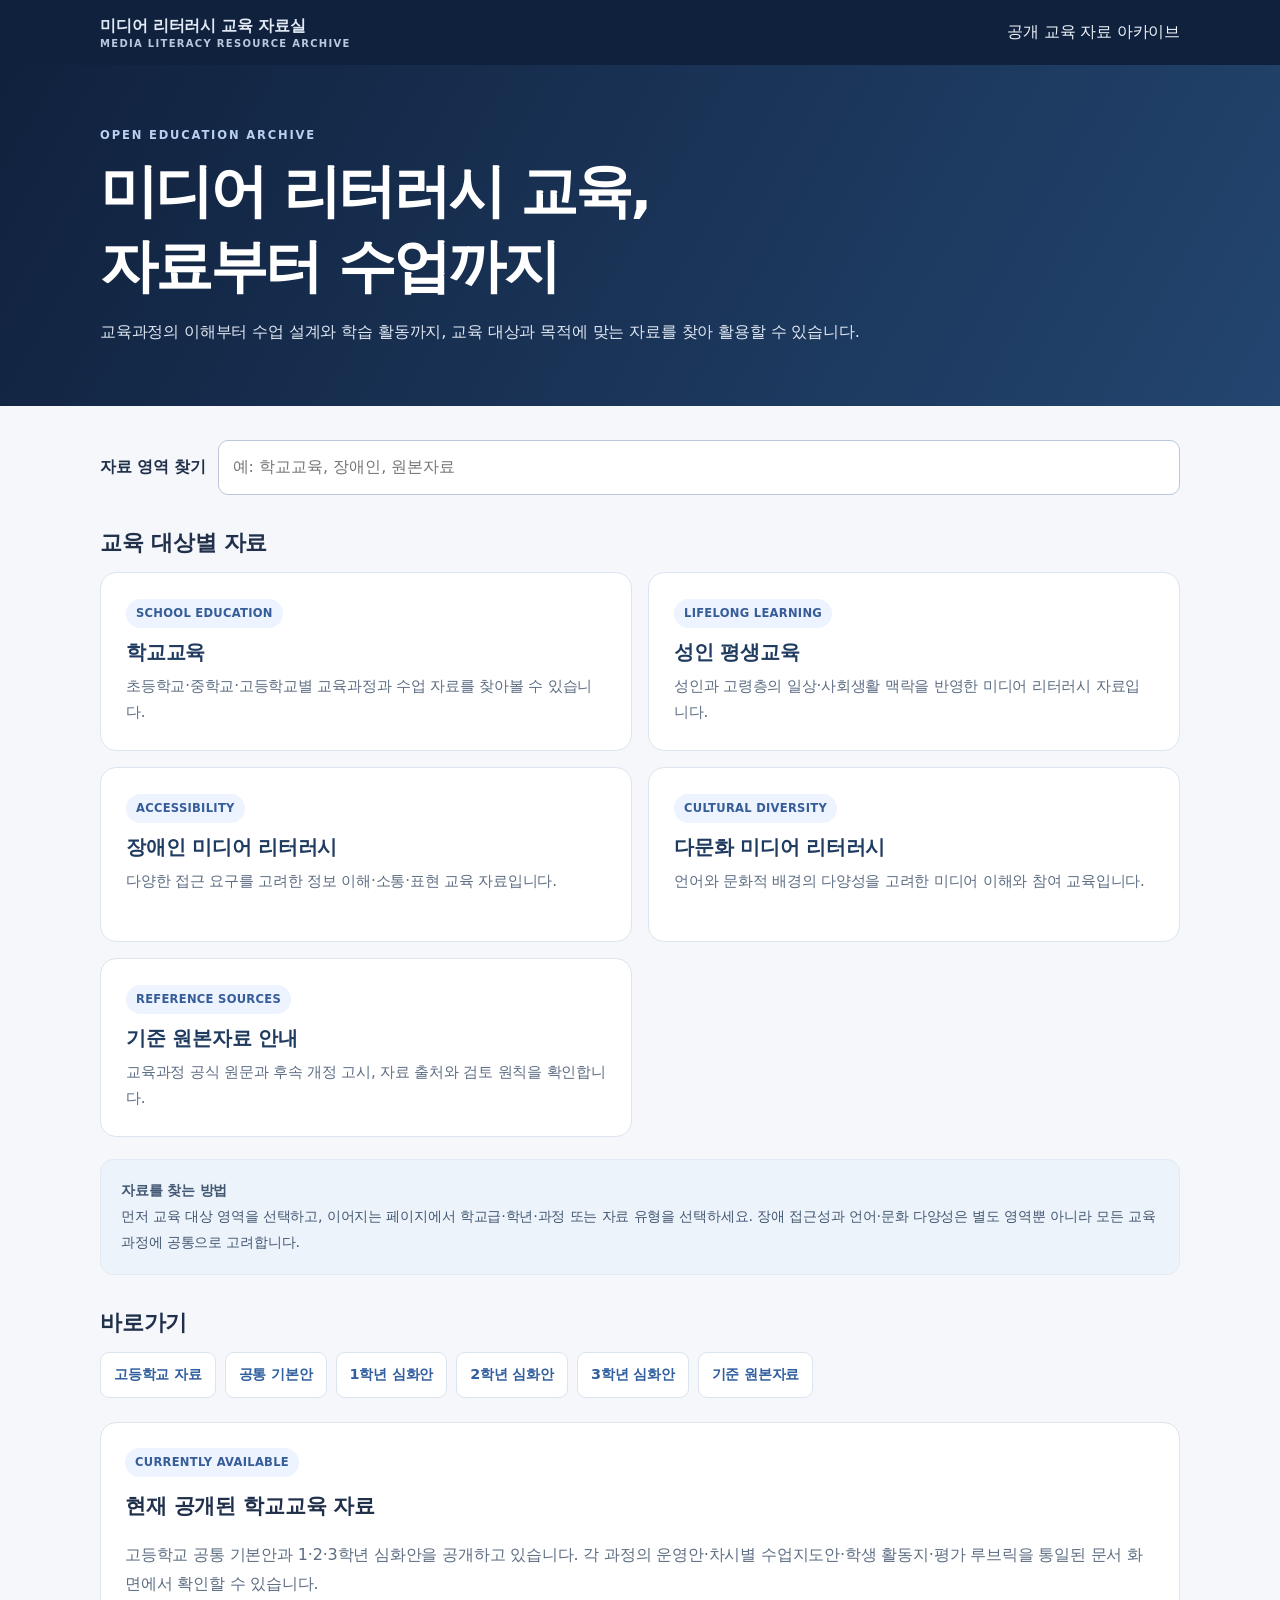
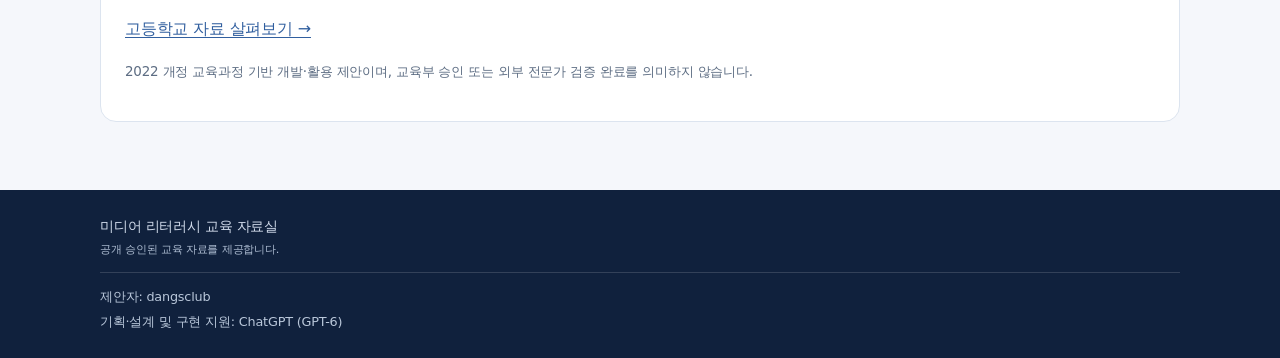
==== commit e1d39b0d: "Refine homepage hero title and introduction" ====
--- a/index.html
+++ b/index.html
@@ -9,7 +9,7 @@
 <body>
 <a class="skip-link" href="#main-content">본문 바로가기</a>
 <header class="top"><div class="wrap topin"><a class="brand" href="/" aria-label="미디어 리터러시 교육 자료실 홈">미디어 리터러시 교육 자료실<small>MEDIA LITERACY RESOURCE ARCHIVE</small></a><span>공개 교육 자료 아카이브</span></div></header>
-<section class="hero homehero"><div class="wrap"><div class="eyebrow">OPEN EDUCATION ARCHIVE</div><h1>필요한 교육 자료를<br>쉽게 찾아보세요.</h1><p>교육 대상과 활용 목적에 따라 자료를 살펴볼 수 있습니다. 각 영역을 선택하면 세부 과정과 문서로 이동합니다.</p></div></section>
+<section class="hero homehero"><div class="wrap"><div class="eyebrow">OPEN EDUCATION ARCHIVE</div><h1>미디어 리터러시 교육,<br>자료부터 수업까지</h1><p>교육과정의 이해부터 수업 설계와 학습 활동까지, 교육 대상과 목적에 맞는 자료를 찾아 활용할 수 있습니다.</p></div></section>
 <main class="main" id="main-content"><div class="wrap">
 <div class="home-tools"><label for="category-search">자료 영역 찾기</label><input id="category-search" type="search" placeholder="예: 학교교육, 장애인, 원본자료" autocomplete="off"></div>
 <h2 class="section-heading">교육 대상별 자료</h2>
--- a/assets/archive.css
+++ b/assets/archive.css
@@ -1 +1 @@
-:root{--navy:#10213d;--ink:#20304a;--muted:#5d6d83;--line:#dce4ef;--paper:#f5f7fb;--blue:#315f9f;--focus:#f0a51b}*{box-sizing:border-box}html{scroll-behavior:smooth;scroll-padding-top:18px}body{margin:0;background:var(--paper);color:var(--ink);font-family:system-ui,-apple-system,"Noto Sans KR",sans-serif;font-size:16px;line-height:1.8;letter-spacing:-.012em}a{color:var(--blue);text-decoration:underline;text-underline-offset:3px;text-decoration-thickness:1px}a:hover{text-decoration-thickness:2px}a:focus-visible,button:focus-visible,input:focus-visible{outline:3px solid var(--focus);outline-offset:3px}.skip-link{position:absolute;left:12px;top:-60px;background:#fff;color:var(--navy);padding:10px 14px;border-radius:8px;z-index:20}.skip-link:focus{top:10px}.wrap{width:min(1080px,calc(100% - 40px));margin:auto}.top{background:var(--navy);color:#eff4fb;padding:15px 0}.topin{display:flex;justify-content:space-between;align-items:center;gap:15px}.brand{font-weight:800;color:white;text-decoration:none;line-height:1.35}.brand small{display:block;font-size:10px;letter-spacing:.13em;color:#b8c8df}.top a{color:#e2eaf5}.crumb{font-size:.85rem;color:#687991;padding:20px 0 8px}.crumb a{color:#315f9f}.hero{background:linear-gradient(120deg,#10213d,#23456f);color:white;padding:42px 0}.eyebrow{font-size:.72rem;font-weight:850;letter-spacing:.16em;color:#b9d0f2}.hero h1{font-size:clamp(1.9rem,4vw,2.8rem);line-height:1.35;margin:9px 0 12px;letter-spacing:-.045em}.hero p{color:#e0e8f4;margin:0;max-width:760px;font-size:1.02rem}.main{padding:34px 0 68px}.grid{display:grid;grid-template-columns:repeat(2,minmax(0,1fr));gap:16px}.card,.panel{background:white;border:1px solid var(--line);border-radius:16px;padding:24px}.card{display:block;color:inherit;text-decoration:none;min-width:0;transition:border-color .15s,box-shadow .15s,transform .15s}.card:hover{border-color:#9fb6d8;box-shadow:0 10px 26px #20385d12;transform:translateY(-2px);text-decoration:none}.card:focus-visible{outline:3px solid var(--focus);outline-offset:3px}.card h2,.card h3{margin:0 0 7px;font-size:1.15rem;line-height:1.45;color:#203b60}.card p{margin:0;color:var(--muted);font-size:.94rem;line-height:1.7}.tag{display:inline-block;background:#edf3ff;color:#365d98;padding:4px 10px;border-radius:99px;font-size:.72rem;font-weight:750;margin-bottom:11px;letter-spacing:.025em}.muted{color:var(--muted)}.doc-layout{display:grid;grid-template-columns:245px minmax(0,1fr);gap:22px;align-items:start}.toc{position:sticky;top:15px;background:white;border:1px solid var(--line);border-radius:14px;padding:19px;max-height:calc(100vh - 30px);overflow:auto}.toc h2{font-size:.95rem;margin:0 0 12px}.toc a{display:block;font-size:.86rem;color:#425d83;padding:6px 0;line-height:1.5}.toc a.sub{padding-left:14px}.document{background:white;border:1px solid var(--line);border-radius:16px;padding:clamp(22px,4vw,44px);min-width:0;font-size:1rem;line-height:1.85;overflow-wrap:anywhere}.document h1{font-size:1.8rem;line-height:1.4;margin:0 0 24px}.document h2{font-size:1.4rem;line-height:1.5;margin:2.1em 0 .7em;padding-bottom:10px;border-bottom:1px solid var(--line)}.document h3{font-size:1.13rem;line-height:1.55;margin:1.7em 0 .55em}.document p{margin:.8em 0}.document ul,.document ol{padding-left:1.55em}.document li{margin:.4em 0}.document blockquote{margin:20px 0;padding:15px 18px;border-left:4px solid #8ba7d8;background:#f2f6fc;color:#425873;border-radius:0 9px 9px 0}.document strong{color:#233b5d}.document code{background:#f0f3f8;padding:2px 5px;border-radius:5px}.document hr{border:0;border-top:1px solid var(--line);margin:30px 0}.table-wrap{overflow-x:auto;margin:18px 0;border:1px solid var(--line);border-radius:10px;max-width:100%}table{border-collapse:collapse;width:100%;font-size:.9rem;min-width:560px}th,td{padding:11px 13px;text-align:left;vertical-align:top;border-bottom:1px solid var(--line)}th{background:#edf2f8;color:#2d4568}tr:last-child td{border-bottom:0}.doc-meta{font-size:.86rem;color:var(--muted);border-bottom:1px solid var(--line);padding-bottom:17px;margin-bottom:24px}.docnav{display:flex;justify-content:space-between;gap:12px;margin-top:24px}.docnav a{padding:11px 14px;border:1px solid var(--line);border-radius:9px;background:white;font-size:.88rem}.notice{background:#f0f5fb;border:1px solid #e1eaf5;border-radius:12px;padding:16px 18px;color:#425873;font-size:.9rem;margin-bottom:20px}.foot{background:var(--navy);color:#d0daea;padding:24px 0;font-size:.85rem}.foot small{display:block;color:#aebdd2}.foot .wrap::after{content:"제안자: dangsclub\\A기획·설계 및 구현 지원: ChatGPT (GPT-6)";display:block;white-space:pre-line;color:#b9c7da;font-size:.8rem;line-height:1.9;margin-top:13px;padding-top:12px;border-top:1px solid #ffffff25}.homehero{padding:60px 0}.homehero h1{font-size:clamp(2.15rem,5vw,3.6rem);letter-spacing:-.05em;line-height:1.3}.homegrid{display:grid;grid-template-columns:repeat(2,minmax(0,1fr));gap:16px}.homecard{padding:25px;min-height:175px}.homecard h2{font-size:1.22rem}.principle{background:#edf3fa;border:1px solid #e1eaf5;border-radius:13px;padding:18px 20px;margin-top:22px;color:#435873;font-size:.9rem}.home-tools{display:flex;align-items:center;gap:12px;flex-wrap:wrap;margin:0 0 20px}.home-tools label{font-weight:700}.home-tools input{flex:1;min-width:220px;padding:12px 14px;border:1px solid #b9c7d9;border-radius:10px;font:inherit;background:#fff;color:var(--ink)}.section-heading{margin:32px 0 14px;font-size:1.35rem;line-height:1.45}.quicklinks{display:flex;flex-wrap:wrap;gap:9px;margin:14px 0 24px}.quicklinks a{display:inline-block;background:white;border:1px solid var(--line);border-radius:9px;padding:9px 13px;font-size:.9rem;font-weight:650;text-decoration:none}.quicklinks a:hover{border-color:#9fb6d8;background:#fafdff}.empty-search{display:none;background:#fff;border:1px dashed #b9c7d9;border-radius:12px;padding:18px;color:var(--muted)}@media(max-width:800px){.doc-layout{grid-template-columns:1fr}.toc{position:static;max-height:none}.grid,.homegrid{grid-template-columns:1fr}}@media(max-width:520px){body{font-size:16px}.wrap{width:min(100% - 30px,1080px)}.document{padding:20px 17px}.document h1{font-size:1.5rem}.topin{align-items:flex-start;flex-direction:column;gap:7px}.hero{padding:32px 0}.homehero{padding:43px 0}.homecard{min-height:0}.docnav{flex-direction:column}.docnav a{text-align:center}.home-tools input{min-width:100%;width:100%}}@media(prefers-reduced-motion:reduce){html{scroll-behavior:auto}*,*::before,*::after{transition:none!important;animation:none!important}}+:root{--navy:#10213d;--ink:#20304a;--muted:#5d6d83;--line:#dce4ef;--paper:#f5f7fb;--blue:#315f9f;--focus:#f0a51b}*{box-sizing:border-box}html{scroll-behavior:smooth;scroll-padding-top:18px}body{margin:0;background:var(--paper);color:var(--ink);font-family:system-ui,-apple-system,"Noto Sans KR",sans-serif;font-size:16px;line-height:1.8;letter-spacing:-.012em}a{color:var(--blue);text-decoration:underline;text-underline-offset:3px;text-decoration-thickness:1px}a:hover{text-decoration-thickness:2px}a:focus-visible,button:focus-visible,input:focus-visible{outline:3px solid var(--focus);outline-offset:3px}.skip-link{position:absolute;left:12px;top:-60px;background:#fff;color:var(--navy);padding:10px 14px;border-radius:8px;z-index:20}.skip-link:focus{top:10px}.wrap{width:min(1080px,calc(100% - 40px));margin:auto}.top{background:var(--navy);color:#eff4fb;padding:15px 0}.topin{display:flex;justify-content:space-between;align-items:center;gap:15px}.brand{font-weight:800;color:white;text-decoration:none;line-height:1.35}.brand small{display:block;font-size:10px;letter-spacing:.13em;color:#b8c8df}.top a{color:#e2eaf5}.crumb{font-size:.85rem;color:#687991;padding:20px 0 8px}.crumb a{color:#315f9f}.hero{background:linear-gradient(120deg,#10213d,#23456f);color:white;padding:42px 0}.eyebrow{font-size:.72rem;font-weight:850;letter-spacing:.16em;color:#b9d0f2}.hero h1{font-size:clamp(1.9rem,4vw,2.8rem);line-height:1.35;margin:9px 0 12px;letter-spacing:-.045em}.hero p{color:#e0e8f4;margin:0;max-width:760px;font-size:1.02rem}.main{padding:34px 0 68px}.grid{display:grid;grid-template-columns:repeat(2,minmax(0,1fr));gap:16px}.card,.panel{background:white;border:1px solid var(--line);border-radius:16px;padding:24px}.card{display:block;color:inherit;text-decoration:none;min-width:0;transition:border-color .15s,box-shadow .15s,transform .15s}.card:hover{border-color:#9fb6d8;box-shadow:0 10px 26px #20385d12;transform:translateY(-2px);text-decoration:none}.card:focus-visible{outline:3px solid var(--focus);outline-offset:3px}.card h2,.card h3{margin:0 0 7px;font-size:1.15rem;line-height:1.45;color:#203b60}.card p{margin:0;color:var(--muted);font-size:.94rem;line-height:1.7}.tag{display:inline-block;background:#edf3ff;color:#365d98;padding:4px 10px;border-radius:99px;font-size:.72rem;font-weight:750;margin-bottom:11px;letter-spacing:.025em}.muted{color:var(--muted)}.doc-layout{display:grid;grid-template-columns:245px minmax(0,1fr);gap:22px;align-items:start}.toc{position:sticky;top:15px;background:white;border:1px solid var(--line);border-radius:14px;padding:19px;max-height:calc(100vh - 30px);overflow:auto}.toc h2{font-size:.95rem;margin:0 0 12px}.toc a{display:block;font-size:.86rem;color:#425d83;padding:6px 0;line-height:1.5}.toc a.sub{padding-left:14px}.document{background:white;border:1px solid var(--line);border-radius:16px;padding:clamp(22px,4vw,44px);min-width:0;font-size:1rem;line-height:1.85;overflow-wrap:anywhere}.document h1{font-size:1.8rem;line-height:1.4;margin:0 0 24px}.document h2{font-size:1.4rem;line-height:1.5;margin:2.1em 0 .7em;padding-bottom:10px;border-bottom:1px solid var(--line)}.document h3{font-size:1.13rem;line-height:1.55;margin:1.7em 0 .55em}.document p{margin:.8em 0}.document ul,.document ol{padding-left:1.55em}.document li{margin:.4em 0}.document blockquote{margin:20px 0;padding:15px 18px;border-left:4px solid #8ba7d8;background:#f2f6fc;color:#425873;border-radius:0 9px 9px 0}.document strong{color:#233b5d}.document code{background:#f0f3f8;padding:2px 5px;border-radius:5px}.document hr{border:0;border-top:1px solid var(--line);margin:30px 0}.table-wrap{overflow-x:auto;margin:18px 0;border:1px solid var(--line);border-radius:10px;max-width:100%}table{border-collapse:collapse;width:100%;font-size:.9rem;min-width:560px}th,td{padding:11px 13px;text-align:left;vertical-align:top;border-bottom:1px solid var(--line)}th{background:#edf2f8;color:#2d4568}tr:last-child td{border-bottom:0}.doc-meta{font-size:.86rem;color:var(--muted);border-bottom:1px solid var(--line);padding-bottom:17px;margin-bottom:24px}.docnav{display:flex;justify-content:space-between;gap:12px;margin-top:24px}.docnav a{padding:11px 14px;border:1px solid var(--line);border-radius:9px;background:white;font-size:.88rem}.notice{background:#f0f5fb;border:1px solid #e1eaf5;border-radius:12px;padding:16px 18px;color:#425873;font-size:.9rem;margin-bottom:20px}.foot{background:var(--navy);color:#d0daea;padding:24px 0;font-size:.85rem}.foot small{display:block;color:#aebdd2}.foot .wrap::after{content:"제안자: dangsclub\A기획·설계 및 구현 지원: ChatGPT (GPT-6)";display:block;white-space:pre-line;color:#b9c7da;font-size:.8rem;line-height:1.9;margin-top:13px;padding-top:12px;border-top:1px solid #ffffff25}.homehero{padding:60px 0}.homehero h1{font-size:clamp(2.15rem,5vw,3.6rem);letter-spacing:-.05em;line-height:1.3}.homegrid{display:grid;grid-template-columns:repeat(2,minmax(0,1fr));gap:16px}.homecard{padding:25px;min-height:175px}.homecard h2{font-size:1.22rem}.principle{background:#edf3fa;border:1px solid #e1eaf5;border-radius:13px;padding:18px 20px;margin-top:22px;color:#435873;font-size:.9rem}.home-tools{display:flex;align-items:center;gap:12px;flex-wrap:wrap;margin:0 0 20px}.home-tools label{font-weight:700}.home-tools input{flex:1;min-width:220px;padding:12px 14px;border:1px solid #b9c7d9;border-radius:10px;font:inherit;background:#fff;color:var(--ink)}.section-heading{margin:32px 0 14px;font-size:1.35rem;line-height:1.45}.quicklinks{display:flex;flex-wrap:wrap;gap:9px;margin:14px 0 24px}.quicklinks a{display:inline-block;background:white;border:1px solid var(--line);border-radius:9px;padding:9px 13px;font-size:.9rem;font-weight:650;text-decoration:none}.quicklinks a:hover{border-color:#9fb6d8;background:#fafdff}.empty-search{display:none;background:#fff;border:1px dashed #b9c7d9;border-radius:12px;padding:18px;color:var(--muted)}@media(max-width:800px){.doc-layout{grid-template-columns:1fr}.toc{position:static;max-height:none}.grid,.homegrid{grid-template-columns:1fr}}@media(max-width:520px){body{font-size:16px}.wrap{width:min(100% - 30px,1080px)}.document{padding:20px 17px}.document h1{font-size:1.5rem}.topin{align-items:flex-start;flex-direction:column;gap:7px}.hero{padding:32px 0}.homehero{padding:43px 0}.homecard{min-height:0}.docnav{flex-direction:column}.docnav a{text-align:center}.home-tools input{min-width:100%;width:100%}}@media(prefers-reduced-motion:reduce){html{scroll-behavior:auto}*,*::before,*::after{transition:none!important;animation:none!important}}
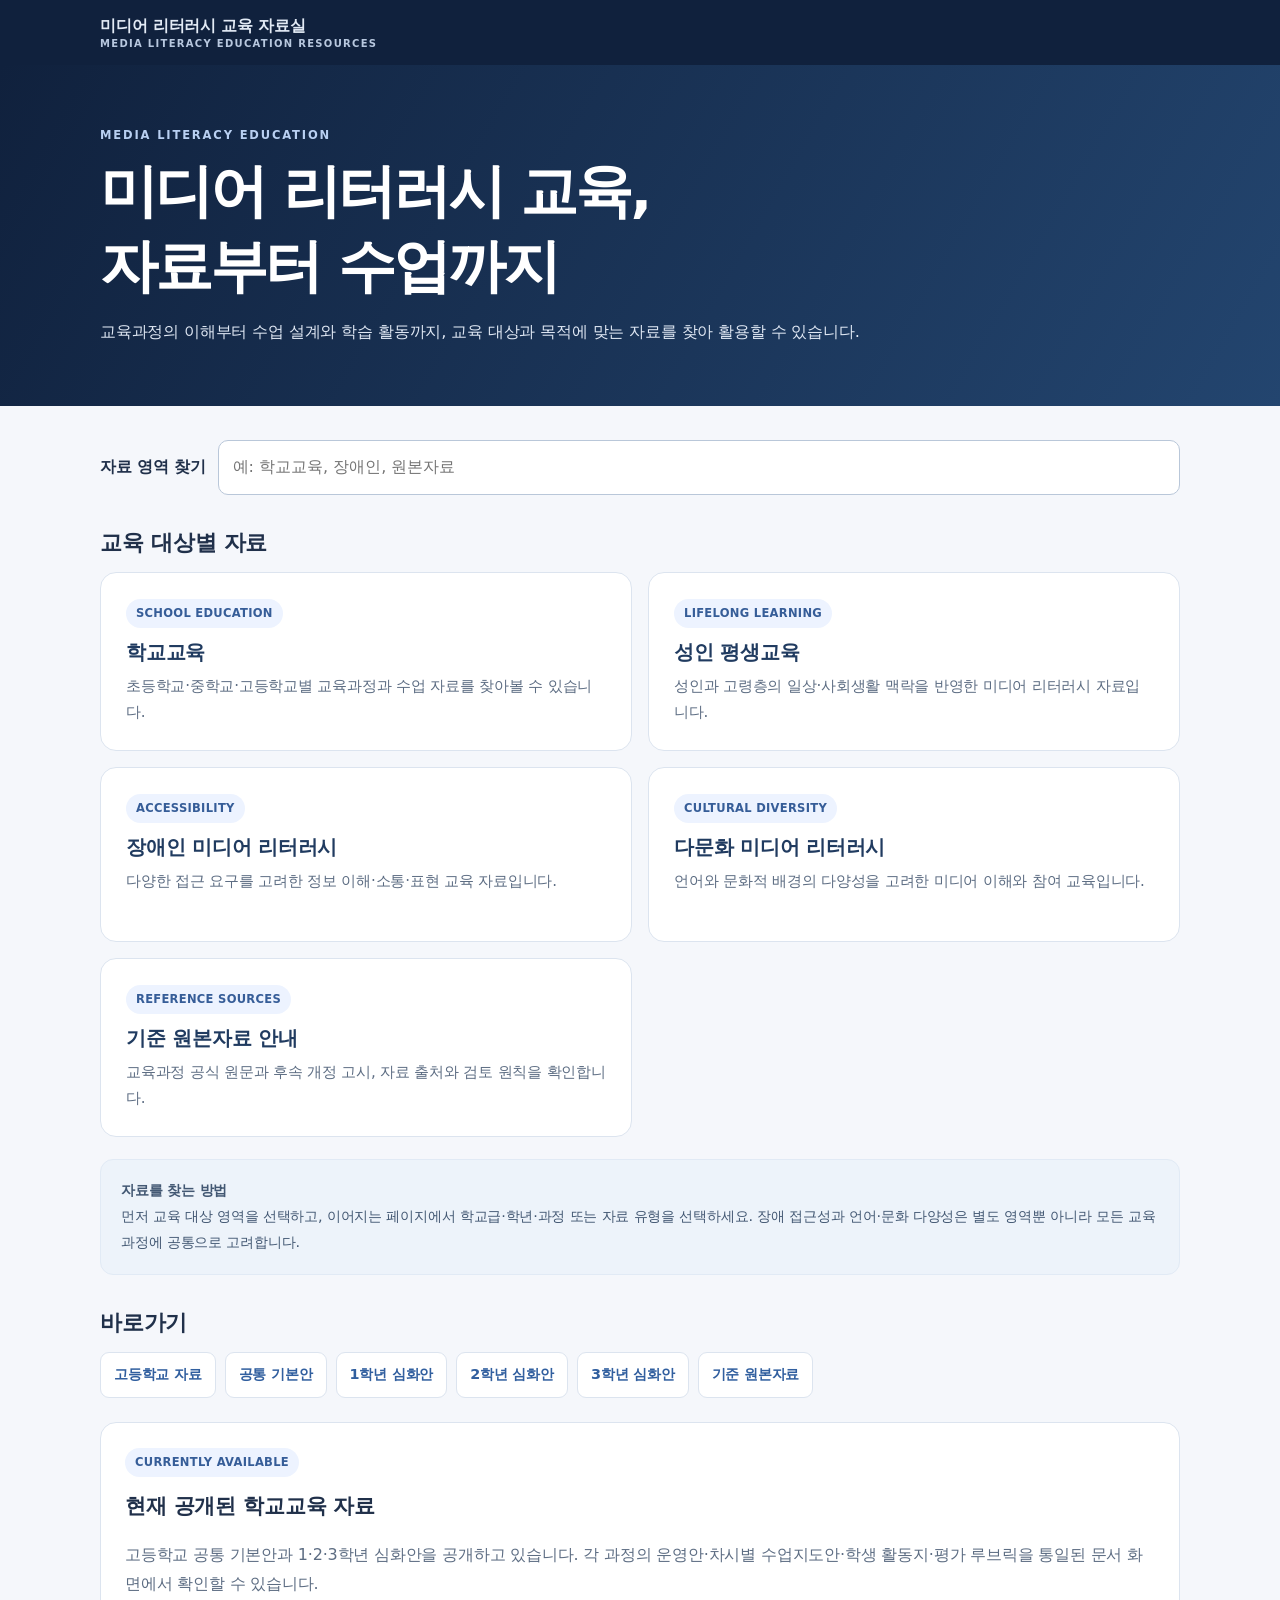
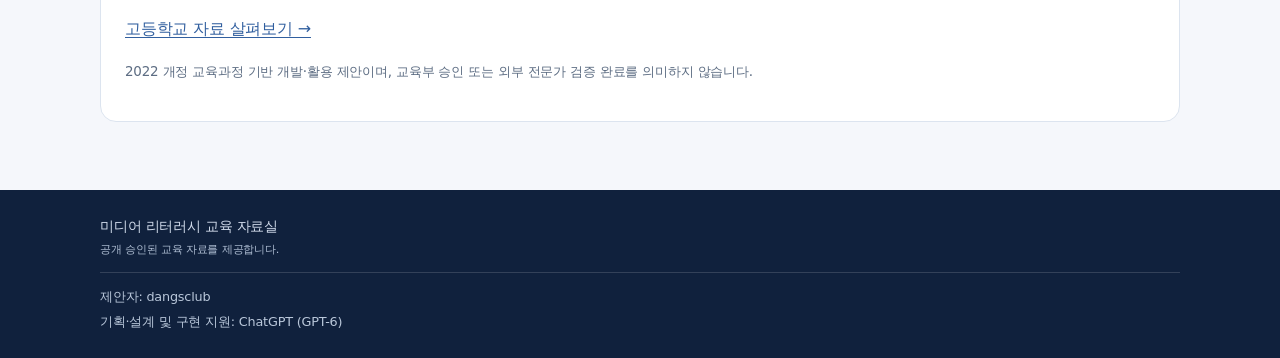
==== commit 1e84282c: "자료실 명칭에서 아카이브 표현 정리" ====
--- a/index.html
+++ b/index.html
@@ -8,8 +8,8 @@
 </head>
 <body>
 <a class="skip-link" href="#main-content">본문 바로가기</a>
-<header class="top"><div class="wrap topin"><a class="brand" href="/" aria-label="미디어 리터러시 교육 자료실 홈">미디어 리터러시 교육 자료실<small>MEDIA LITERACY RESOURCE ARCHIVE</small></a><span>공개 교육 자료 아카이브</span></div></header>
-<section class="hero homehero"><div class="wrap"><div class="eyebrow">OPEN EDUCATION ARCHIVE</div><h1>미디어 리터러시 교육,<br>자료부터 수업까지</h1><p>교육과정의 이해부터 수업 설계와 학습 활동까지, 교육 대상과 목적에 맞는 자료를 찾아 활용할 수 있습니다.</p></div></section>
+<header class="top"><div class="wrap topin"><a class="brand" href="/" aria-label="미디어 리터러시 교육 자료실 홈">미디어 리터러시 교육 자료실<small>MEDIA LITERACY EDUCATION RESOURCES</small></a></div></header>
+<section class="hero homehero"><div class="wrap"><div class="eyebrow">MEDIA LITERACY EDUCATION</div><h1>미디어 리터러시 교육,<br>자료부터 수업까지</h1><p>교육과정의 이해부터 수업 설계와 학습 활동까지, 교육 대상과 목적에 맞는 자료를 찾아 활용할 수 있습니다.</p></div></section>
 <main class="main" id="main-content"><div class="wrap">
 <div class="home-tools"><label for="category-search">자료 영역 찾기</label><input id="category-search" type="search" placeholder="예: 학교교육, 장애인, 원본자료" autocomplete="off"></div>
 <h2 class="section-heading">교육 대상별 자료</h2>
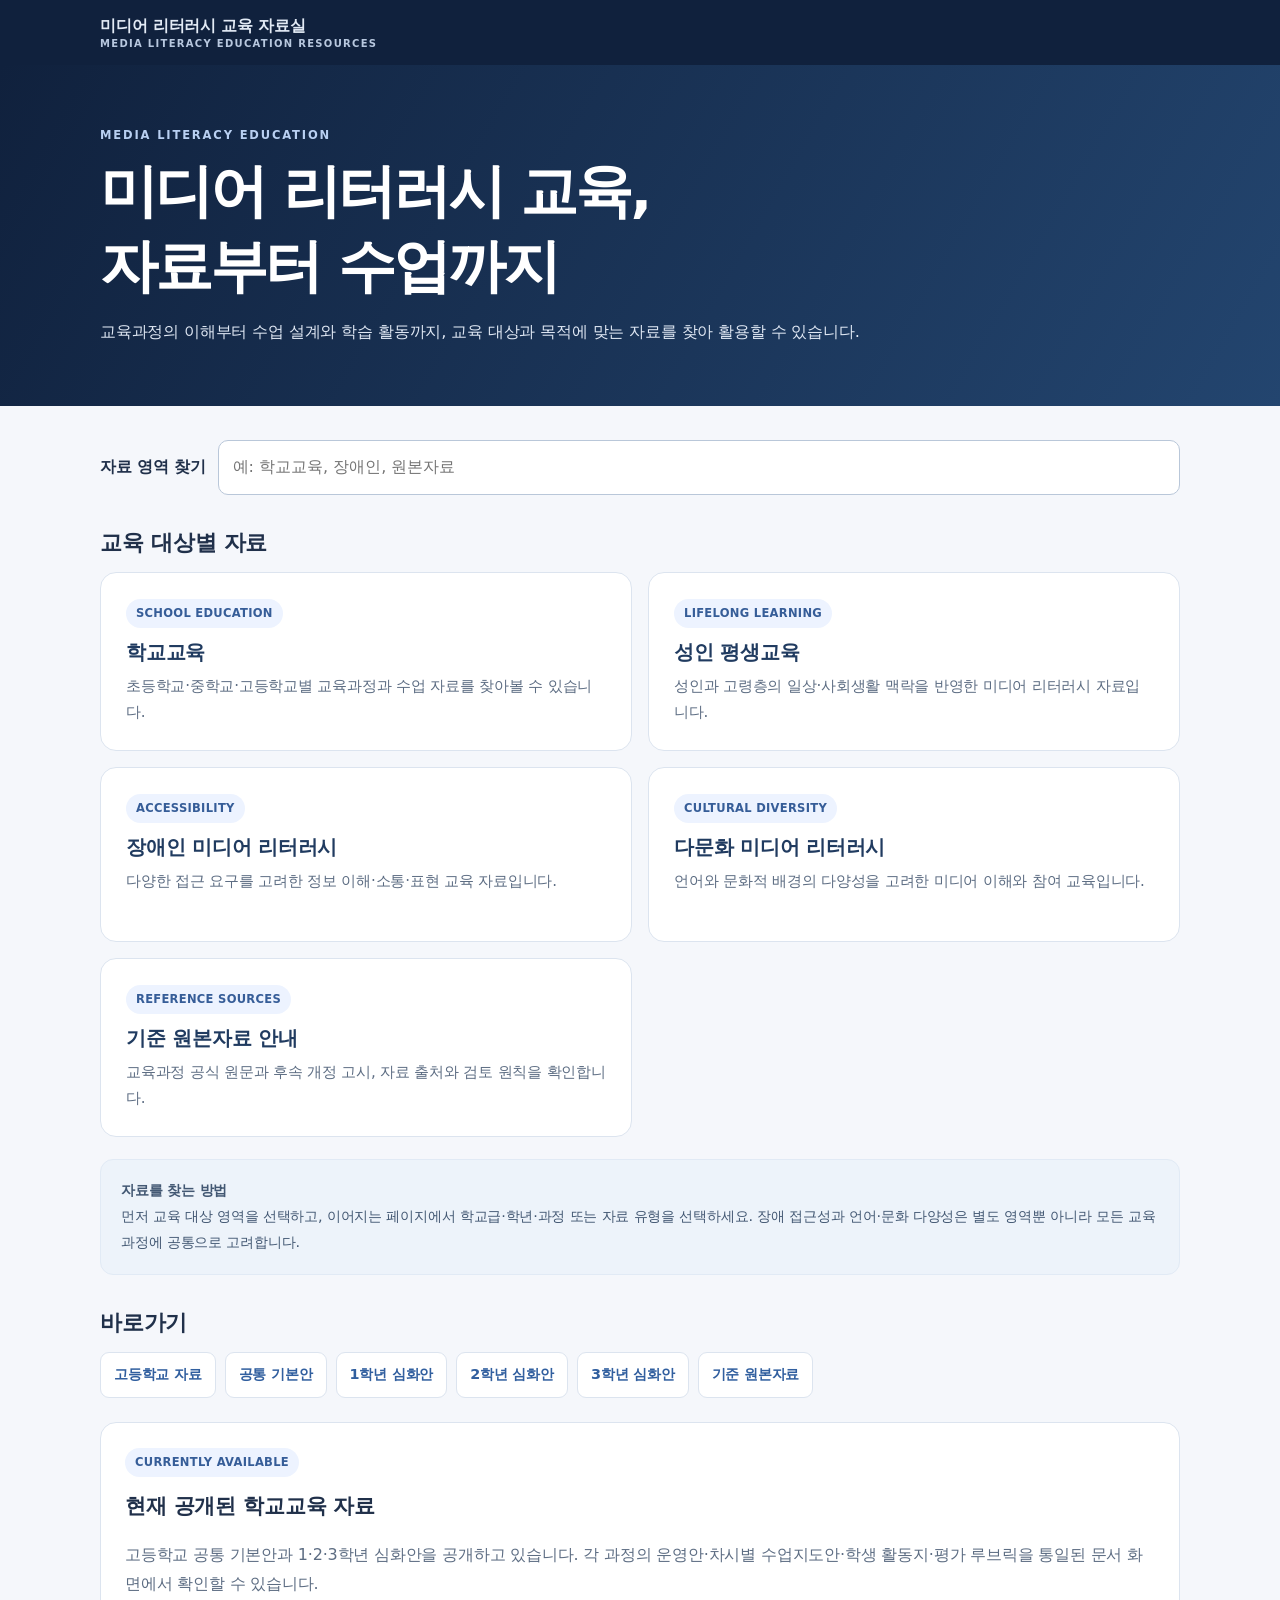
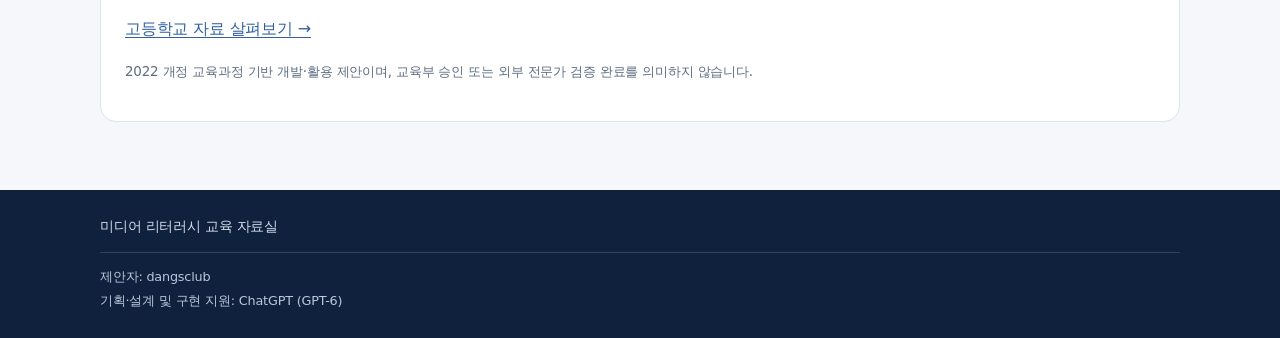
==== commit 3d8ffb67: "Remove approval notice from footer" ====
--- a/index.html
+++ b/index.html
@@ -26,7 +26,7 @@
 <div class="quicklinks"><a href="/school/high-school/index.html">고등학교 자료</a><a href="/school/high-school/common/index.html">공통 기본안</a><a href="/school/high-school/grade1/index.html">1학년 심화안</a><a href="/school/high-school/grade2/index.html">2학년 심화안</a><a href="/school/high-school/grade3/index.html">3학년 심화안</a><a href="/references/index.html">기준 원본자료</a></div>
 <section class="panel"><span class="tag">CURRENTLY AVAILABLE</span><h2 style="margin:0 0 8px;font-size:1.3rem">현재 공개된 학교교육 자료</h2><p class="muted">고등학교 공통 기본안과 1·2·3학년 심화안을 공개하고 있습니다. 각 과정의 운영안·차시별 수업지도안·학생 활동지·평가 루브릭을 통일된 문서 화면에서 확인할 수 있습니다.</p><p><a href="/school/high-school/index.html">고등학교 자료 살펴보기 →</a></p><p class="muted" style="font-size:.84rem">2022 개정 교육과정 기반 개발·활용 제안이며, 교육부 승인 또는 외부 전문가 검증 완료를 의미하지 않습니다.</p></section>
 </div></main>
-<footer class="foot"><div class="wrap">미디어 리터러시 교육 자료실<small>공개 승인된 교육 자료를 제공합니다.</small></div></footer>
+<footer class="foot"><div class="wrap">미디어 리터러시 교육 자료실</div></footer>
 <script>
 (function(){var input=document.getElementById("category-search"),cards=[].slice.call(document.querySelectorAll("#category-grid .card")),empty=document.getElementById("empty-search");input.addEventListener("input",function(){var q=input.value.trim().toLocaleLowerCase(),shown=0;cards.forEach(function(card){var hay=(card.textContent+" "+(card.getAttribute("data-search")||"")).toLocaleLowerCase(),match=!q||hay.indexOf(q)!==-1;card.hidden=!match;if(match)shown++;});empty.style.display=shown?"none":"block";});})();
 </script>
